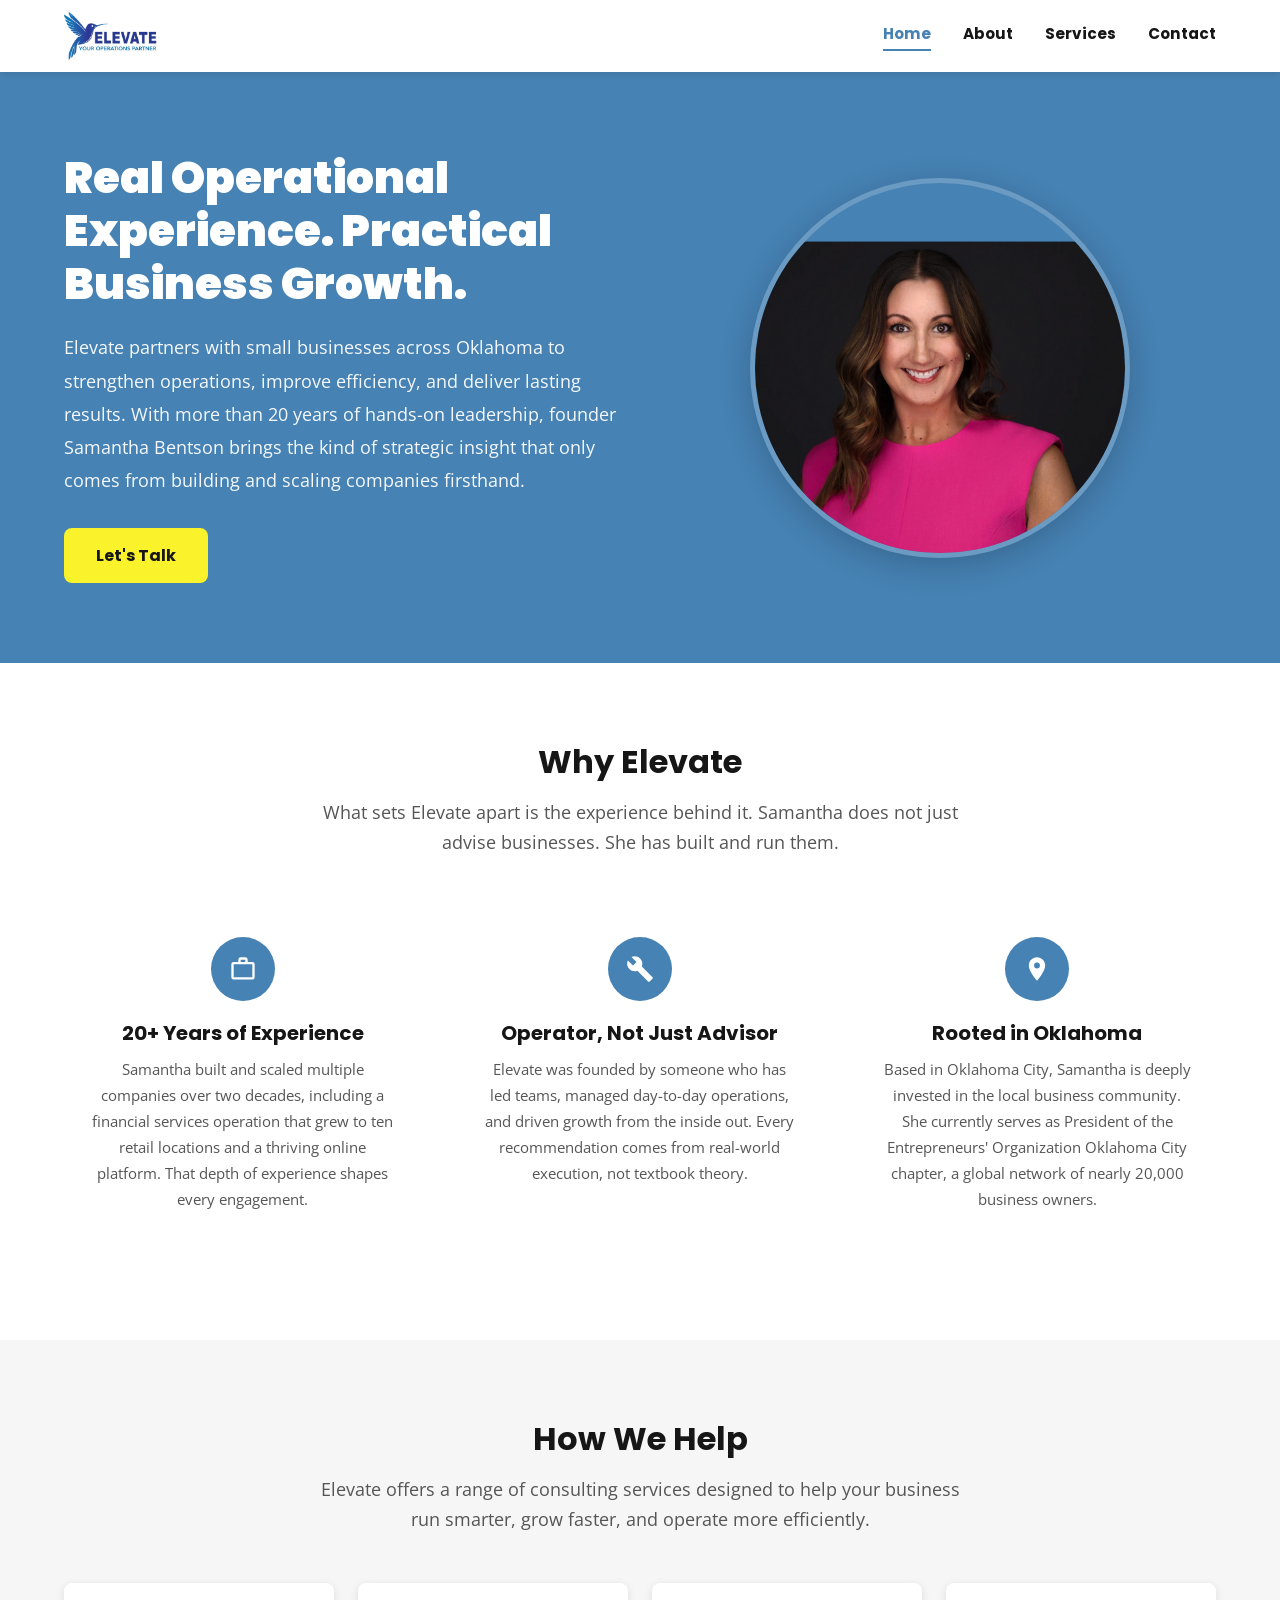
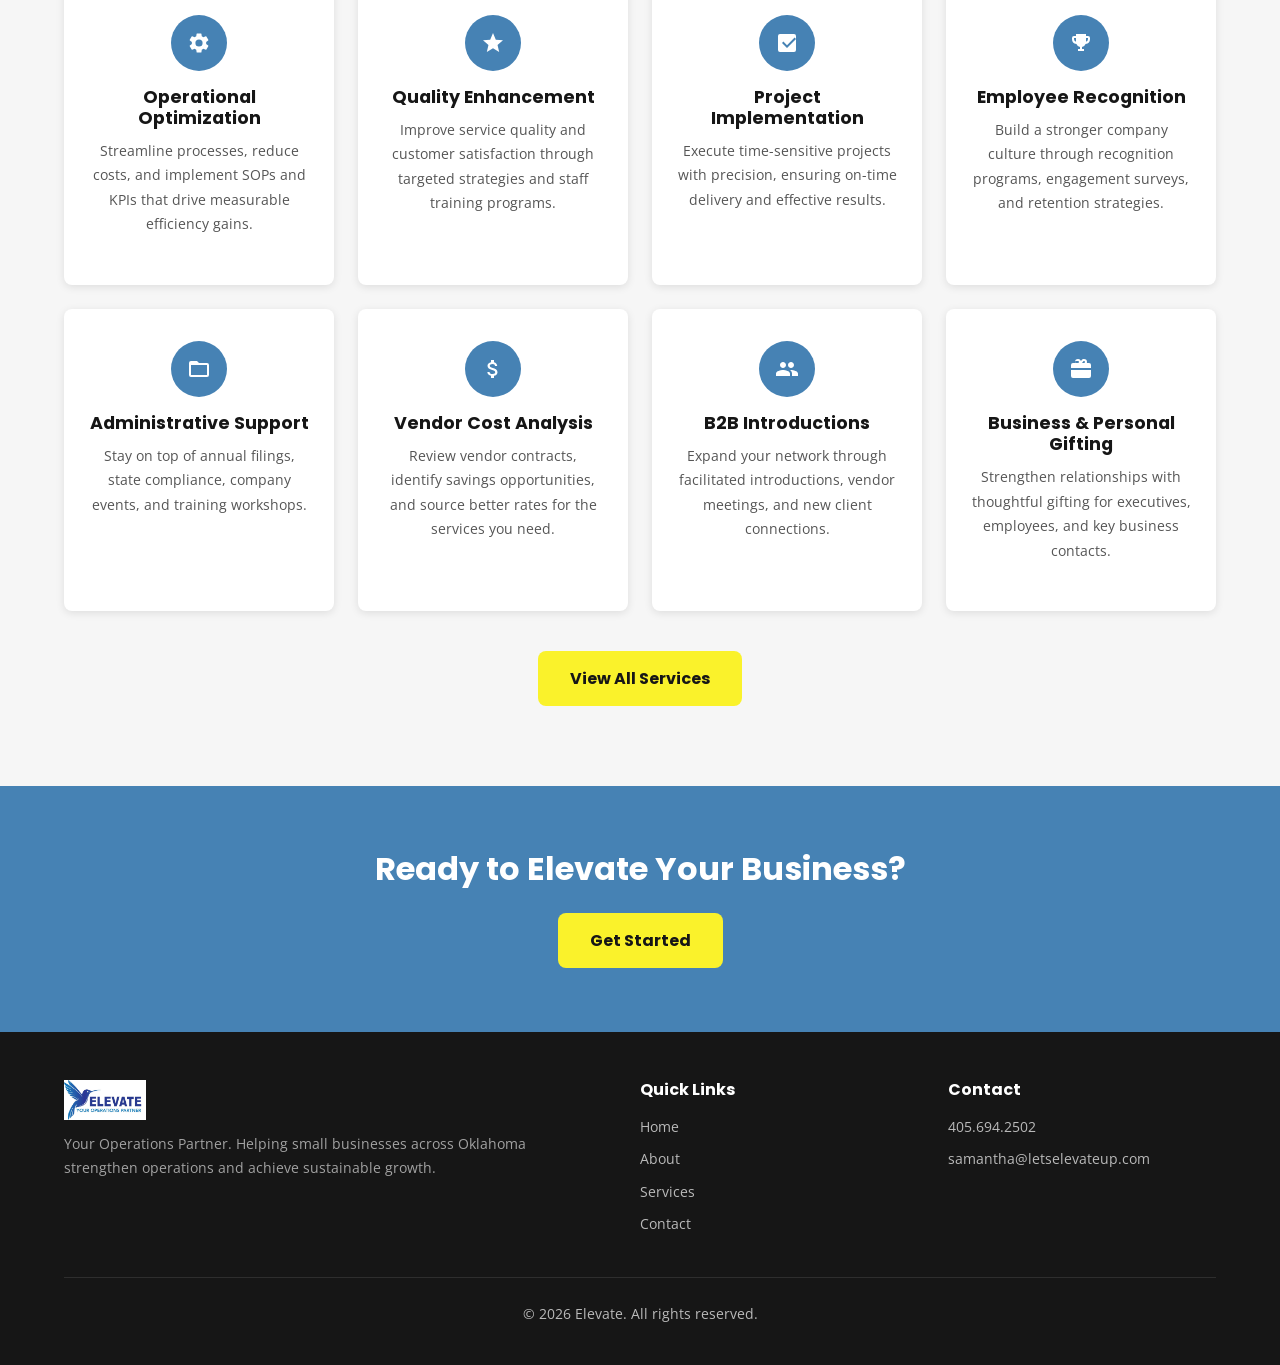
==== index.html @ 83597baf "feat: add home page with hero, why elevate, services overview, and CTA" ====
<!DOCTYPE html>
<html lang="en">
<head>
  <meta charset="UTF-8">
  <meta name="viewport" content="width=device-width, initial-scale=1.0">
  <title>Elevate | Business Consulting &amp; Operational Strategy in Oklahoma City</title>
  <meta name="description" content="Elevate helps small businesses strengthen operations, improve efficiency, and achieve sustainable growth. Founded by Samantha Bentson, a leader with 20+ years of hands-on experience building and scaling successful companies in Oklahoma.">
  <meta property="og:title" content="Elevate | Business Consulting &amp; Operational Strategy in Oklahoma City">
  <meta property="og:description" content="Elevate helps small businesses strengthen operations, improve efficiency, and achieve sustainable growth.">
  <meta property="og:image" content="assets/logo-full.jpg">
  <meta property="og:type" content="website">
  <link rel="canonical" href="https://letselevateup.com/">
  <link rel="stylesheet" href="css/styles.css">
</head>
<body>

  <!-- Navigation -->
  <nav class="nav">
    <div class="container nav__inner">
      <a href="index.html" class="nav__logo">
        <img src="assets/logo-full.jpg" alt="Elevate - Your Operations Partner">
      </a>
      <button class="nav__toggle" aria-label="Toggle navigation">
        <span></span>
        <span></span>
        <span></span>
      </button>
      <div class="nav__links">
        <a href="index.html" class="active">Home</a>
        <a href="about.html">About</a>
        <a href="services.html">Services</a>
        <a href="contact.html">Contact</a>
      </div>
    </div>
  </nav>

  <!-- Hero -->
  <section class="hero">
    <div class="container hero__inner">
      <div class="hero__content">
        <h1>Real Operational Experience. Practical Business Growth.</h1>
        <p>Elevate partners with small businesses across Oklahoma to strengthen operations, improve efficiency, and deliver lasting results. With more than 20 years of hands-on leadership, founder Samantha Bentson brings the kind of strategic insight that only comes from building and scaling companies firsthand.</p>
        <a href="contact.html" class="btn btn--accent">Let's Talk</a>
      </div>
      <div class="hero__image">
        <img src="assets/headshot.png" alt="Samantha Bentson, Founder of Elevate">
      </div>
    </div>
  </section>

  <!-- Why Elevate -->
  <section class="section">
    <div class="container">
      <div class="section__header">
        <h2>Why Elevate</h2>
        <p>What sets Elevate apart is the experience behind it. Samantha does not just advise businesses. She has built and run them.</p>
      </div>
      <div class="why-grid">

        <div class="why-card">
          <div class="why-card__icon">
            <svg viewBox="0 0 24 24" xmlns="http://www.w3.org/2000/svg"><path d="M20 6h-4V4a2 2 0 0 0-2-2h-4a2 2 0 0 0-2 2v2H4a2 2 0 0 0-2 2v11a2 2 0 0 0 2 2h16a2 2 0 0 0 2-2V8a2 2 0 0 0-2-2zM10 4h4v2h-4V4zm10 15H4V8h16v11z"/></svg>
          </div>
          <h3>20+ Years of Experience</h3>
          <p>Samantha built and scaled multiple companies over two decades, including a financial services operation that grew to ten retail locations and a thriving online platform. That depth of experience shapes every engagement.</p>
        </div>

        <div class="why-card">
          <div class="why-card__icon">
            <svg viewBox="0 0 24 24" xmlns="http://www.w3.org/2000/svg"><path d="M22.7 19l-9.1-9.1c.9-2.3.4-5-1.5-6.9-2-2-5-2.4-7.4-1.3L9 6 6 9 1.6 4.7C.4 7.1.9 10.1 2.9 12.1c1.9 1.9 4.6 2.4 6.9 1.5l9.1 9.1c.4.4 1 .4 1.4 0l2.3-2.3c.5-.4.5-1.1.1-1.4z"/></svg>
          </div>
          <h3>Operator, Not Just Advisor</h3>
          <p>Elevate was founded by someone who has led teams, managed day-to-day operations, and driven growth from the inside out. Every recommendation comes from real-world execution, not textbook theory.</p>
        </div>

        <div class="why-card">
          <div class="why-card__icon">
            <svg viewBox="0 0 24 24" xmlns="http://www.w3.org/2000/svg"><path d="M12 2C8.13 2 5 5.13 5 9c0 5.25 7 13 7 13s7-7.75 7-13c0-3.87-3.13-7-7-7zm0 9.5a2.5 2.5 0 1 1 0-5 2.5 2.5 0 0 1 0 5z"/></svg>
          </div>
          <h3>Rooted in Oklahoma</h3>
          <p>Based in Oklahoma City, Samantha is deeply invested in the local business community. She currently serves as President of the Entrepreneurs' Organization Oklahoma City chapter, a global network of nearly 20,000 business owners.</p>
        </div>

      </div>
    </div>
  </section>

  <!-- Services Overview -->
  <section class="section section--gray">
    <div class="container">
      <div class="section__header">
        <h2>How We Help</h2>
        <p>Elevate offers a range of consulting services designed to help your business run smarter, grow faster, and operate more efficiently.</p>
      </div>
      <div class="services-grid">

        <div class="service-card">
          <div class="service-card__icon">
            <svg viewBox="0 0 24 24" xmlns="http://www.w3.org/2000/svg"><path d="M19.14 12.94a7.07 7.07 0 0 0 0-1.88l2.03-1.58a.49.49 0 0 0 .12-.61l-1.92-3.32a.49.49 0 0 0-.59-.22l-2.39.96a7.04 7.04 0 0 0-1.62-.94l-.36-2.54a.48.48 0 0 0-.48-.41h-3.84a.48.48 0 0 0-.48.41l-.36 2.54c-.59.24-1.13.57-1.62.94l-2.39-.96a.49.49 0 0 0-.59.22L2.74 8.87a.48.48 0 0 0 .12.61l2.03 1.58a7.07 7.07 0 0 0 0 1.88l-2.03 1.58a.49.49 0 0 0-.12.61l1.92 3.32c.12.22.37.29.59.22l2.39-.96c.5.37 1.03.7 1.62.94l.36 2.54c.05.24.26.41.48.41h3.84c.24 0 .44-.17.48-.41l.36-2.54c.59-.24 1.13-.57 1.62-.94l2.39.96c.22.08.47 0 .59-.22l1.92-3.32a.49.49 0 0 0-.12-.61l-2.03-1.58zM12 15.6A3.6 3.6 0 1 1 12 8.4a3.6 3.6 0 0 1 0 7.2z"/></svg>
          </div>
          <h3>Operational Optimization</h3>
          <p>Streamline processes, reduce costs, and implement SOPs and KPIs that drive measurable efficiency gains.</p>
        </div>

        <div class="service-card">
          <div class="service-card__icon">
            <svg viewBox="0 0 24 24" xmlns="http://www.w3.org/2000/svg"><path d="M12 17.27L18.18 21l-1.64-7.03L22 9.24l-7.19-.61L12 2 9.19 8.63 2 9.24l5.46 4.73L5.82 21z"/></svg>
          </div>
          <h3>Quality Enhancement</h3>
          <p>Improve service quality and customer satisfaction through targeted strategies and staff training programs.</p>
        </div>

        <div class="service-card">
          <div class="service-card__icon">
            <svg viewBox="0 0 24 24" xmlns="http://www.w3.org/2000/svg"><path d="M19 3H5a2 2 0 0 0-2 2v14a2 2 0 0 0 2 2h14a2 2 0 0 0 2-2V5a2 2 0 0 0-2-2zm-7 14l-5-5 1.41-1.41L12 14.17l7.59-7.59L21 8l-9 9z"/></svg>
          </div>
          <h3>Project Implementation</h3>
          <p>Execute time-sensitive projects with precision, ensuring on-time delivery and effective results.</p>
        </div>

        <div class="service-card">
          <div class="service-card__icon">
            <svg viewBox="0 0 24 24" xmlns="http://www.w3.org/2000/svg"><path d="M19 5h-2V3H7v2H5a2 2 0 0 0-2 2v1a5 5 0 0 0 4.39 4.96A5 5 0 0 0 11 15.9V18H9v2h6v-2h-2v-2.1a5 5 0 0 0 3.61-2.94A5 5 0 0 0 21 8V7a2 2 0 0 0-2-2zM5 8V7h2v3.82A3 3 0 0 1 5 8zm14 0a3 3 0 0 1-2 2.82V7h2v1z"/></svg>
          </div>
          <h3>Employee Recognition</h3>
          <p>Build a stronger company culture through recognition programs, engagement surveys, and retention strategies.</p>
        </div>

        <div class="service-card">
          <div class="service-card__icon">
            <svg viewBox="0 0 24 24" xmlns="http://www.w3.org/2000/svg"><path d="M20 6h-8l-2-2H4a2 2 0 0 0-2 2v12a2 2 0 0 0 2 2h16a2 2 0 0 0 2-2V8a2 2 0 0 0-2-2zm0 12H4V8h16v10z"/></svg>
          </div>
          <h3>Administrative Support</h3>
          <p>Stay on top of annual filings, state compliance, company events, and training workshops.</p>
        </div>

        <div class="service-card">
          <div class="service-card__icon">
            <svg viewBox="0 0 24 24" xmlns="http://www.w3.org/2000/svg"><path d="M11.8 10.9c-2.27-.59-3-1.2-3-2.15 0-1.09 1.01-1.85 2.7-1.85 1.78 0 2.44.85 2.5 2.1h2.21c-.07-1.72-1.12-3.3-3.21-3.81V3h-3v2.16c-1.94.42-3.5 1.68-3.5 3.61 0 2.31 1.91 3.46 4.7 4.13 2.5.6 3 1.48 3 2.41 0 .69-.49 1.79-2.7 1.79-2.06 0-2.87-.92-2.98-2.1h-2.2c.12 2.19 1.76 3.42 3.68 3.83V21h3v-2.15c1.95-.37 3.5-1.5 3.5-3.55 0-2.84-2.43-3.81-4.7-4.4z"/></svg>
          </div>
          <h3>Vendor Cost Analysis</h3>
          <p>Review vendor contracts, identify savings opportunities, and source better rates for the services you need.</p>
        </div>

        <div class="service-card">
          <div class="service-card__icon">
            <svg viewBox="0 0 24 24" xmlns="http://www.w3.org/2000/svg"><path d="M16 11c1.66 0 2.99-1.34 2.99-3S17.66 5 16 5s-3 1.34-3 3 1.34 3 3 3zm-8 0c1.66 0 2.99-1.34 2.99-3S9.66 5 8 5 5 6.34 5 8s1.34 3 3 3zm0 2c-2.33 0-7 1.17-7 3.5V19h14v-2.5c0-2.33-4.67-3.5-7-3.5zm8 0c-.29 0-.62.02-.97.05 1.16.84 1.97 1.97 1.97 3.45V19h6v-2.5c0-2.33-4.67-3.5-7-3.5z"/></svg>
          </div>
          <h3>B2B Introductions</h3>
          <p>Expand your network through facilitated introductions, vendor meetings, and new client connections.</p>
        </div>

        <div class="service-card">
          <div class="service-card__icon">
            <svg viewBox="0 0 24 24" xmlns="http://www.w3.org/2000/svg"><path d="M20 6h-2.18c.11-.31.18-.65.18-1a3 3 0 0 0-3-3c-1.05 0-1.95.54-2.47 1.35L12 4l-.53-.65A2.98 2.98 0 0 0 9 2a3 3 0 0 0-3 3c0 .35.07.69.18 1H4a2 2 0 0 0-2 2v3h20V8a2 2 0 0 0-2-2zm-5-2a1 1 0 1 1 0 2h-2l1.35-1.68c.2-.26.51-.32.65-.32zM9 4a1 1 0 1 1 0 2H7a1 1 0 0 1 0-2h2zM2 19a2 2 0 0 0 2 2h16a2 2 0 0 0 2-2v-6H2v6z"/></svg>
          </div>
          <h3>Business &amp; Personal Gifting</h3>
          <p>Strengthen relationships with thoughtful gifting for executives, employees, and key business contacts.</p>
        </div>

      </div>
      <div style="text-align: center; margin-top: 40px;">
        <a href="services.html" class="btn btn--accent">View All Services</a>
      </div>
    </div>
  </section>

  <!-- CTA Banner -->
  <section class="cta-banner">
    <div class="container">
      <h2>Ready to Elevate Your Business?</h2>
      <a href="contact.html" class="btn btn--accent">Get Started</a>
    </div>
  </section>

  <!-- Footer -->
  <footer class="footer">
    <div class="container">
      <div class="footer__inner">
        <div class="footer__brand">
          <img src="assets/logo-full.jpg" alt="Elevate">
          <p>Your Operations Partner. Helping small businesses across Oklahoma strengthen operations and achieve sustainable growth.</p>
        </div>
        <div class="footer__links">
          <h4>Quick Links</h4>
          <a href="index.html">Home</a>
          <a href="about.html">About</a>
          <a href="services.html">Services</a>
          <a href="contact.html">Contact</a>
        </div>
        <div class="footer__contact">
          <h4>Contact</h4>
          <a href="tel:4056942502">405.694.2502</a>
          <a href="mailto:samantha@letselevateup.com">samantha@letselevateup.com</a>
        </div>
      </div>
      <div class="footer__bottom">
        <p>&copy; 2026 Elevate. All rights reserved.</p>
      </div>
    </div>
  </footer>

  <script src="js/main.js"></script>
</body>
</html>
---- css/styles.css ----
/* ============================================
   Elevate Website - Shared Styles
   ============================================ */

/* Google Fonts */
@import url('https://fonts.googleapis.com/css2?family=Open+Sans:wght@400;600;700&family=Poppins:wght@700;900&display=swap');

/* Custom Properties */
:root {
  --primary: #4682B4;
  --primary-dark: #3A6F99;
  --primary-light: #5A9FD4;
  --accent: #FAF22B;
  --accent-hover: #E8E025;
  --white: #FFFFFF;
  --light-gray: #F6F6F6;
  --dark: #161616;
  --text: #333333;
  --text-light: #555555;
  --shadow: 0 2px 8px rgba(0, 0, 0, 0.1);
  --shadow-hover: 0 4px 16px rgba(0, 0, 0, 0.15);
  --radius: 8px;
  --transition: 0.3s ease;
  --max-width: 1200px;
}

/* Reset */
*,
*::before,
*::after {
  box-sizing: border-box;
  margin: 0;
  padding: 0;
}

html {
  scroll-behavior: smooth;
}

body {
  font-family: 'Open Sans', Arial, sans-serif;
  font-size: 16px;
  line-height: 1.7;
  color: var(--text);
  background-color: var(--white);
  -webkit-font-smoothing: antialiased;
}

img {
  max-width: 100%;
  height: auto;
  display: block;
}

a {
  color: var(--primary);
  text-decoration: none;
  transition: color var(--transition);
}

a:hover {
  color: var(--primary-dark);
}

ul {
  list-style: none;
}

/* Typography */
h1, h2, h3, h4 {
  font-family: 'Poppins', sans-serif;
  font-weight: 700;
  line-height: 1.2;
  color: var(--dark);
}

h1 {
  font-size: 2.75rem;
  font-weight: 900;
}

h2 {
  font-size: 2rem;
}

h3 {
  font-size: 1.25rem;
}

p {
  margin-bottom: 1rem;
}

/* Layout */
.container {
  max-width: var(--max-width);
  margin: 0 auto;
  padding: 0 24px;
}

.section {
  padding: 80px 0;
}

.section--gray {
  background-color: var(--light-gray);
}

.section--blue {
  background-color: var(--primary);
  color: var(--white);
}

.section--blue h2,
.section--blue h3,
.section--blue p {
  color: var(--white);
}

.section__header {
  text-align: center;
  margin-bottom: 48px;
}

.section__header p {
  max-width: 640px;
  margin: 16px auto 0;
  color: var(--text-light);
  font-size: 1.1rem;
}

/* Buttons */
.btn {
  display: inline-block;
  padding: 14px 32px;
  font-family: 'Poppins', sans-serif;
  font-weight: 700;
  font-size: 1rem;
  border: none;
  border-radius: var(--radius);
  cursor: pointer;
  transition: all var(--transition);
  text-align: center;
}

.btn--accent {
  background-color: var(--accent);
  color: var(--dark);
}

.btn--accent:hover {
  background-color: var(--accent-hover);
  color: var(--dark);
  transform: translateY(-2px);
  box-shadow: var(--shadow-hover);
}

.btn--white {
  background-color: var(--white);
  color: var(--primary);
}

.btn--white:hover {
  background-color: var(--light-gray);
  color: var(--primary-dark);
  transform: translateY(-2px);
}

.btn--outline {
  background-color: transparent;
  color: var(--white);
  border: 2px solid var(--white);
}

.btn--outline:hover {
  background-color: var(--white);
  color: var(--primary);
}

/* ============================================
   Navigation
   ============================================ */
.nav {
  position: sticky;
  top: 0;
  z-index: 1000;
  background-color: var(--white);
  box-shadow: var(--shadow);
}

.nav__inner {
  display: flex;
  align-items: center;
  justify-content: space-between;
  height: 72px;
}

.nav__logo img {
  height: 48px;
  width: auto;
}

.nav__links {
  display: flex;
  gap: 32px;
  align-items: center;
}

.nav__links a {
  font-family: 'Poppins', sans-serif;
  font-weight: 700;
  font-size: 0.95rem;
  color: var(--dark);
  position: relative;
  padding-bottom: 4px;
}

.nav__links a::after {
  content: '';
  position: absolute;
  bottom: 0;
  left: 0;
  width: 0;
  height: 2px;
  background-color: var(--primary);
  transition: width var(--transition);
}

.nav__links a:hover::after,
.nav__links a.active::after {
  width: 100%;
}

.nav__links a.active {
  color: var(--primary);
}

.nav__toggle {
  display: none;
  flex-direction: column;
  gap: 5px;
  cursor: pointer;
  background: none;
  border: none;
  padding: 4px;
}

.nav__toggle span {
  display: block;
  width: 26px;
  height: 3px;
  background-color: var(--dark);
  border-radius: 2px;
  transition: all var(--transition);
}

.nav__toggle.open span:nth-child(1) {
  transform: rotate(45deg) translate(6px, 6px);
}

.nav__toggle.open span:nth-child(2) {
  opacity: 0;
}

.nav__toggle.open span:nth-child(3) {
  transform: rotate(-45deg) translate(6px, -6px);
}

/* ============================================
   Hero Section
   ============================================ */
.hero {
  background-color: var(--primary);
  color: var(--white);
  padding: 80px 0;
  overflow: hidden;
}

.hero__inner {
  display: grid;
  grid-template-columns: 1fr 1fr;
  gap: 48px;
  align-items: center;
}

.hero__content h1 {
  color: var(--white);
  margin-bottom: 20px;
}

.hero__content p {
  font-size: 1.15rem;
  line-height: 1.8;
  margin-bottom: 32px;
  opacity: 0.95;
}

.hero__image {
  display: flex;
  justify-content: center;
}

.hero__image img {
  width: 380px;
  height: 380px;
  object-fit: cover;
  border-radius: 50%;
  border: 5px solid rgba(255, 255, 255, 0.2);
  box-shadow: 0 8px 32px rgba(0, 0, 0, 0.2);
}

/* ============================================
   Why Elevate Section
   ============================================ */
.why-grid {
  display: grid;
  grid-template-columns: repeat(3, 1fr);
  gap: 40px;
}

.why-card {
  text-align: center;
  padding: 32px 24px;
}

.why-card__icon {
  width: 64px;
  height: 64px;
  margin: 0 auto 20px;
  background-color: var(--primary);
  border-radius: 50%;
  display: flex;
  align-items: center;
  justify-content: center;
}

.why-card__icon svg {
  width: 28px;
  height: 28px;
  fill: var(--white);
}

.why-card h3 {
  margin-bottom: 12px;
}

.why-card p {
  color: var(--text-light);
  font-size: 0.95rem;
}

/* ============================================
   Services Grid
   ============================================ */
.services-grid {
  display: grid;
  grid-template-columns: repeat(4, 1fr);
  gap: 24px;
}

.service-card {
  background-color: var(--white);
  border-radius: var(--radius);
  padding: 32px 24px;
  box-shadow: var(--shadow);
  transition: all var(--transition);
  text-align: center;
}

.service-card:hover {
  transform: translateY(-4px);
  box-shadow: var(--shadow-hover);
}

.service-card__icon {
  width: 56px;
  height: 56px;
  margin: 0 auto 16px;
  background-color: var(--primary);
  border-radius: 50%;
  display: flex;
  align-items: center;
  justify-content: center;
}

.service-card__icon svg {
  width: 24px;
  height: 24px;
  fill: var(--white);
}

.service-card h3 {
  margin-bottom: 10px;
  font-size: 1.1rem;
}

.service-card p {
  font-size: 0.9rem;
  color: var(--text-light);
}

/* Services page - wider cards with more detail */
.services-detail-grid {
  display: grid;
  grid-template-columns: repeat(2, 1fr);
  gap: 32px;
}

.service-detail-card {
  background-color: var(--white);
  border-radius: var(--radius);
  padding: 40px 32px;
  box-shadow: var(--shadow);
  transition: all var(--transition);
  display: flex;
  gap: 24px;
  align-items: flex-start;
}

.service-detail-card:hover {
  transform: translateY(-2px);
  box-shadow: var(--shadow-hover);
}

.service-detail-card__icon {
  width: 56px;
  height: 56px;
  min-width: 56px;
  background-color: var(--primary);
  border-radius: 50%;
  display: flex;
  align-items: center;
  justify-content: center;
}

.service-detail-card__icon svg {
  width: 24px;
  height: 24px;
  fill: var(--white);
}

.service-detail-card h3 {
  margin-bottom: 8px;
}

.service-detail-card p {
  font-size: 0.95rem;
  color: var(--text-light);
  margin-bottom: 0;
}

/* ============================================
   How It Works
   ============================================ */
.steps {
  display: grid;
  grid-template-columns: repeat(3, 1fr);
  gap: 40px;
  text-align: center;
}

.step__number {
  width: 56px;
  height: 56px;
  margin: 0 auto 16px;
  background-color: var(--accent);
  border-radius: 50%;
  display: flex;
  align-items: center;
  justify-content: center;
  font-family: 'Poppins', sans-serif;
  font-weight: 900;
  font-size: 1.5rem;
  color: var(--dark);
}

.step h3 {
  margin-bottom: 8px;
}

.step p {
  color: var(--text-light);
  font-size: 0.95rem;
}

/* ============================================
   CTA Banner
   ============================================ */
.cta-banner {
  background-color: var(--primary);
  color: var(--white);
  padding: 64px 0;
  text-align: center;
}

.cta-banner h2 {
  color: var(--white);
  margin-bottom: 24px;
}

/* ============================================
   Page Header
   ============================================ */
.page-header {
  background-color: var(--primary);
  color: var(--white);
  padding: 56px 0;
  text-align: center;
}

.page-header h1 {
  color: var(--white);
  font-size: 2.5rem;
}

/* ============================================
   About Page
   ============================================ */
.about-bio {
  display: grid;
  grid-template-columns: 1fr 2fr;
  gap: 48px;
  align-items: start;
}

.about-bio__image img {
  width: 100%;
  border-radius: var(--radius);
  box-shadow: var(--shadow);
}

.about-bio__text h2 {
  margin-bottom: 20px;
  color: var(--primary);
}

.credentials {
  display: grid;
  grid-template-columns: repeat(3, 1fr);
  gap: 32px;
}

.credential-card {
  text-align: center;
  padding: 32px 24px;
  background-color: var(--white);
  border-radius: var(--radius);
  box-shadow: var(--shadow);
}

.credential-card__icon {
  width: 48px;
  height: 48px;
  margin: 0 auto 16px;
  background-color: var(--primary);
  border-radius: 50%;
  display: flex;
  align-items: center;
  justify-content: center;
}

.credential-card__icon svg {
  width: 22px;
  height: 22px;
  fill: var(--white);
}

.credential-card h3 {
  font-size: 1.05rem;
  margin-bottom: 8px;
}

.credential-card p {
  font-size: 0.9rem;
  color: var(--text-light);
  margin-bottom: 0;
}

/* ============================================
   Contact Page
   ============================================ */
.contact-grid {
  display: grid;
  grid-template-columns: 3fr 2fr;
  gap: 48px;
  align-items: start;
}

.contact-form {
  background-color: var(--white);
  border-radius: var(--radius);
  padding: 40px;
  box-shadow: var(--shadow);
}

.form-group {
  margin-bottom: 20px;
}

.form-group label {
  display: block;
  font-family: 'Poppins', sans-serif;
  font-weight: 700;
  font-size: 0.9rem;
  margin-bottom: 6px;
  color: var(--dark);
}

.form-group input,
.form-group textarea {
  width: 100%;
  padding: 12px 16px;
  border: 2px solid #E0E0E0;
  border-radius: var(--radius);
  font-family: 'Open Sans', sans-serif;
  font-size: 1rem;
  color: var(--text);
  transition: border-color var(--transition);
}

.form-group input:focus,
.form-group textarea:focus {
  outline: none;
  border-color: var(--primary);
}

.form-group textarea {
  min-height: 140px;
  resize: vertical;
}

.form-group .optional {
  font-size: 0.85rem;
  color: var(--text-light);
  font-weight: 400;
}

.contact-info {
  padding: 40px;
}

.contact-info__item {
  margin-bottom: 32px;
}

.contact-info__item h3 {
  margin-bottom: 8px;
  color: var(--primary);
}

.contact-info__item a {
  font-size: 1.1rem;
  font-weight: 600;
}

.contact-info__item p {
  color: var(--text-light);
  font-size: 0.95rem;
}

.contact-cta {
  text-align: center;
  padding: 48px 0;
}

.contact-cta p {
  font-size: 1.15rem;
}

.contact-cta a {
  font-weight: 700;
  color: var(--primary);
}

/* ============================================
   Footer
   ============================================ */
.footer {
  background-color: var(--dark);
  color: rgba(255, 255, 255, 0.7);
  padding: 48px 0 24px;
}

.footer__inner {
  display: grid;
  grid-template-columns: 2fr 1fr 1fr;
  gap: 40px;
  margin-bottom: 32px;
}

.footer__brand img {
  height: 40px;
  margin-bottom: 12px;
}

.footer__brand p {
  font-size: 0.9rem;
  color: rgba(255, 255, 255, 0.6);
}

.footer h4 {
  color: var(--white);
  font-size: 1rem;
  margin-bottom: 16px;
}

.footer__links a {
  display: block;
  color: rgba(255, 255, 255, 0.7);
  font-size: 0.9rem;
  margin-bottom: 8px;
}

.footer__links a:hover {
  color: var(--white);
}

.footer__contact p,
.footer__contact a {
  font-size: 0.9rem;
  color: rgba(255, 255, 255, 0.7);
  display: block;
  margin-bottom: 8px;
}

.footer__contact a:hover {
  color: var(--white);
}

.footer__bottom {
  border-top: 1px solid rgba(255, 255, 255, 0.1);
  padding-top: 24px;
  text-align: center;
  font-size: 0.85rem;
}

/* ============================================
   Responsive Design
   ============================================ */

/* Tablet */
@media (max-width: 1024px) {
  h1 { font-size: 2.25rem; }
  h2 { font-size: 1.75rem; }

  .services-grid {
    grid-template-columns: repeat(2, 1fr);
  }

  .footer__inner {
    grid-template-columns: 1fr 1fr;
  }
}

/* Mobile */
@media (max-width: 768px) {
  h1 { font-size: 1.85rem; }
  h2 { font-size: 1.5rem; }

  .section { padding: 56px 0; }

  /* Mobile Nav */
  .nav__toggle {
    display: flex;
  }

  .nav__links {
    display: none;
    position: absolute;
    top: 72px;
    left: 0;
    right: 0;
    flex-direction: column;
    background-color: var(--white);
    padding: 24px;
    gap: 16px;
    box-shadow: 0 4px 12px rgba(0, 0, 0, 0.1);
  }

  .nav__links.open {
    display: flex;
  }

  /* Hero */
  .hero { padding: 48px 0; }

  .hero__inner {
    grid-template-columns: 1fr;
    text-align: center;
  }

  .hero__image {
    order: -1;
  }

  .hero__image img {
    width: 260px;
    height: 260px;
  }

  .hero__content .btn {
    width: 100%;
    max-width: 300px;
  }

  /* Why Elevate */
  .why-grid {
    grid-template-columns: 1fr;
    gap: 24px;
  }

  /* Services */
  .services-grid {
    grid-template-columns: 1fr;
  }

  .services-detail-grid {
    grid-template-columns: 1fr;
  }

  .service-detail-card {
    flex-direction: column;
    text-align: center;
    align-items: center;
  }

  /* Steps */
  .steps {
    grid-template-columns: 1fr;
    gap: 32px;
  }

  /* About */
  .about-bio {
    grid-template-columns: 1fr;
    text-align: center;
  }

  .about-bio__image img {
    max-width: 300px;
    margin: 0 auto;
  }

  .about-bio__text {
    text-align: left;
  }

  .credentials {
    grid-template-columns: 1fr;
  }

  /* Contact */
  .contact-grid {
    grid-template-columns: 1fr;
  }

  .contact-form {
    padding: 24px;
  }

  /* Footer */
  .footer__inner {
    grid-template-columns: 1fr;
    gap: 24px;
  }
}
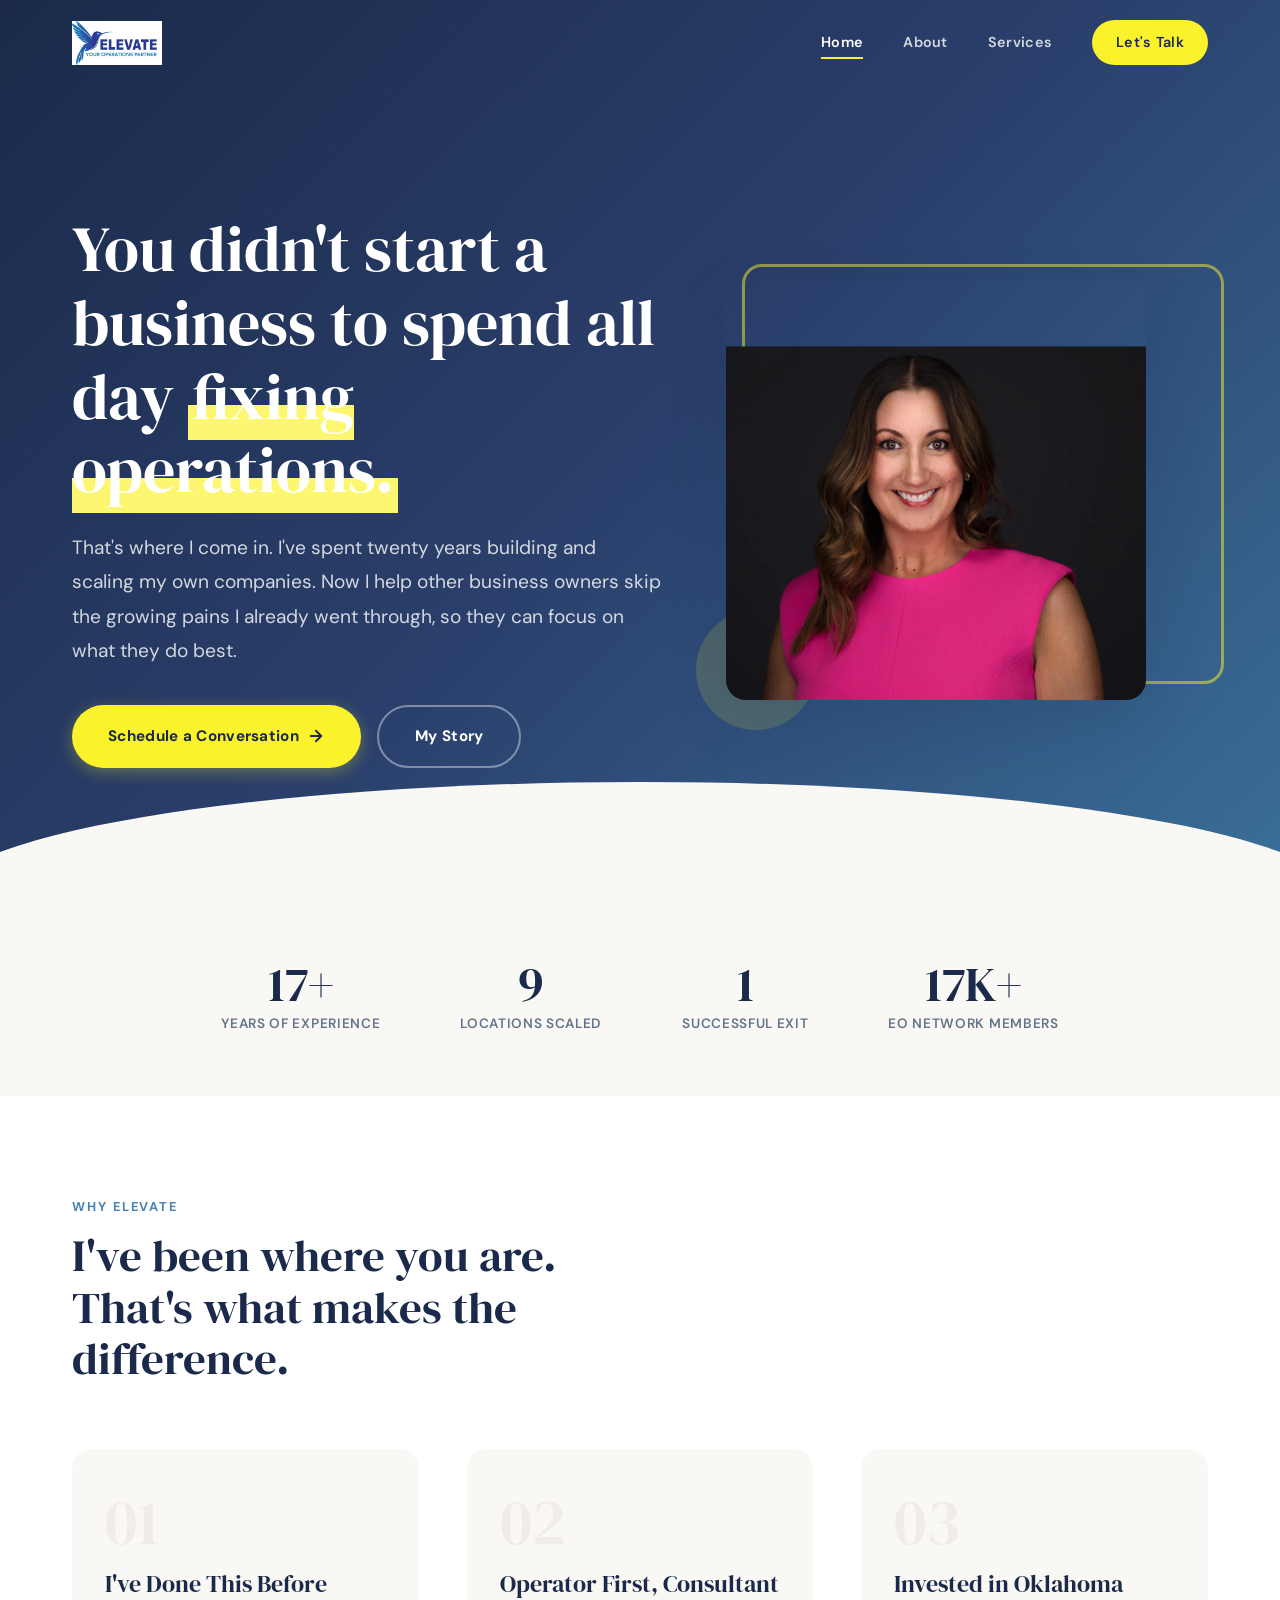
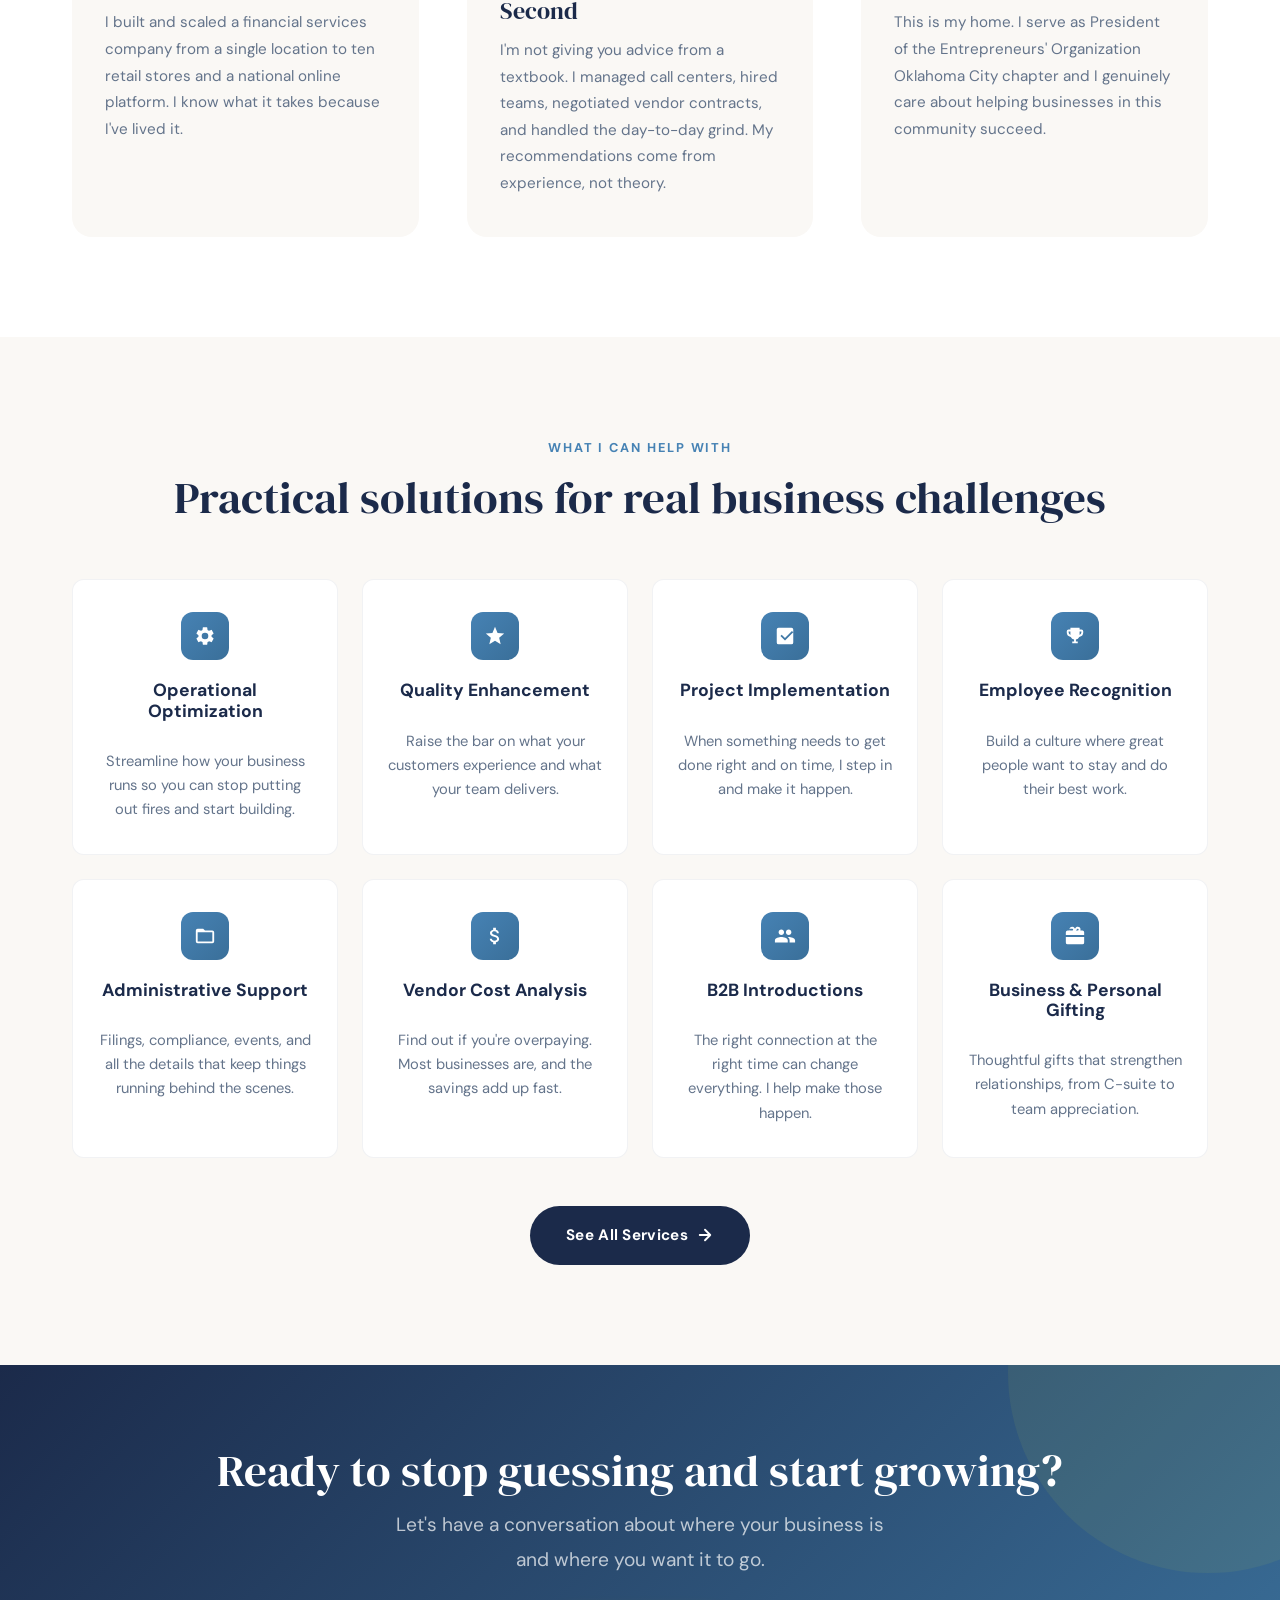
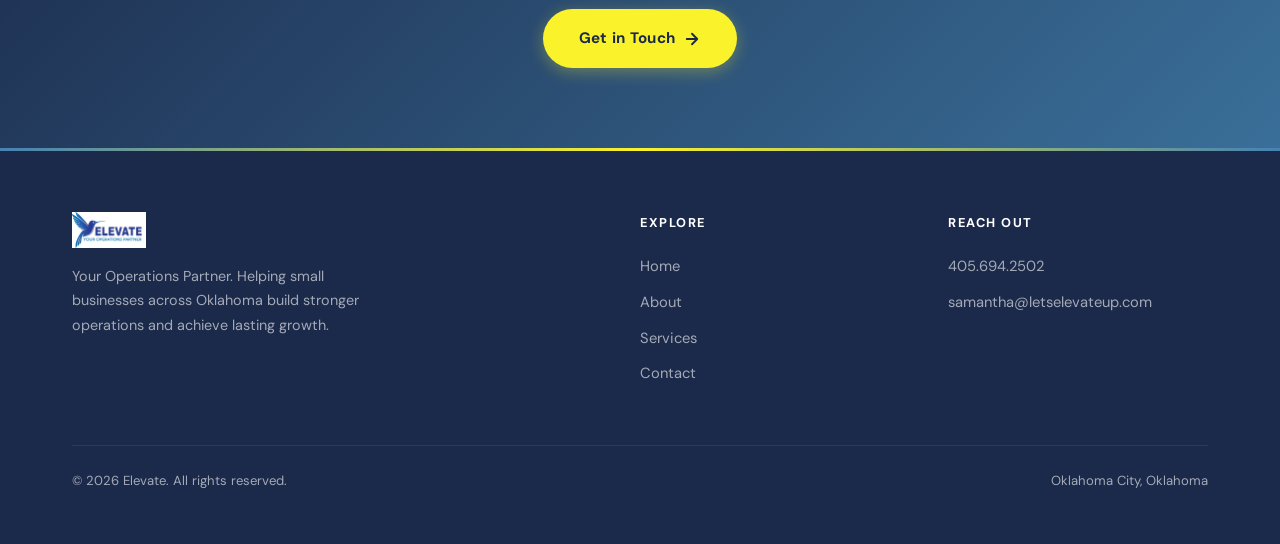
==== commit 60fa793a: "redesign: editorial aesthetic with animations, warm copy, and polished visuals - DM Serif Display + " ====
--- a/index.html
+++ b/index.html
@@ -29,7 +29,7 @@
         <a href="index.html" class="active">Home</a>
         <a href="about.html">About</a>
         <a href="services.html">Services</a>
-        <a href="contact.html">Contact</a>
+        <a href="contact.html" class="nav__cta">Let's Talk</a>
       </div>
     </div>
   </nav>
@@ -38,9 +38,15 @@
   <section class="hero">
     <div class="container hero__inner">
       <div class="hero__content">
-        <h1>Real Operational Experience. Practical Business Growth.</h1>
-        <p>Elevate partners with small businesses across Oklahoma to strengthen operations, improve efficiency, and deliver lasting results. With more than 20 years of hands-on leadership, founder Samantha Bentson brings the kind of strategic insight that only comes from building and scaling companies firsthand.</p>
-        <a href="contact.html" class="btn btn--accent">Let's Talk</a>
+        <h1>You didn't start a business to spend all day <span class="highlight">fixing operations.</span></h1>
+        <p class="lead">That's where I come in. I've spent twenty years building and scaling my own companies. Now I help other business owners skip the growing pains I already went through, so they can focus on what they do best.</p>
+        <div class="hero__buttons">
+          <a href="contact.html" class="btn btn--primary">
+            Schedule a Conversation
+            <svg viewBox="0 0 24 24" fill="none" stroke="currentColor" stroke-width="2.5" stroke-linecap="round" stroke-linejoin="round"><path d="M5 12h14M12 5l7 7-7 7"/></svg>
+          </a>
+          <a href="about.html" class="btn btn--outline">My Story</a>
+        </div>
       </div>
       <div class="hero__image">
         <img src="assets/headshot.png" alt="Samantha Bentson, Founder of Elevate">
@@ -48,37 +54,55 @@
     </div>
   </section>
 
+  <!-- Stats -->
+  <section class="stats">
+    <div class="container">
+      <div class="stats__inner reveal">
+        <div class="stat">
+          <div class="stat__number" data-count="20" data-suffix="+">0</div>
+          <div class="stat__label">Years of Experience</div>
+        </div>
+        <div class="stat">
+          <div class="stat__number" data-count="10" data-suffix="">0</div>
+          <div class="stat__label">Locations Scaled</div>
+        </div>
+        <div class="stat">
+          <div class="stat__number" data-count="1" data-suffix="">0</div>
+          <div class="stat__label">Successful Exit</div>
+        </div>
+        <div class="stat">
+          <div class="stat__number" data-count="20" data-suffix="K+" data-prefix="">0</div>
+          <div class="stat__label">EO Network Members</div>
+        </div>
+      </div>
+    </div>
+  </section>
+
   <!-- Why Elevate -->
-  <section class="section">
-    <div class="container">
-      <div class="section__header">
-        <h2>Why Elevate</h2>
-        <p>What sets Elevate apart is the experience behind it. Samantha does not just advise businesses. She has built and run them.</p>
-      </div>
-      <div class="why-grid">
-
-        <div class="why-card">
-          <div class="why-card__icon">
-            <svg viewBox="0 0 24 24" xmlns="http://www.w3.org/2000/svg"><path d="M20 6h-4V4a2 2 0 0 0-2-2h-4a2 2 0 0 0-2 2v2H4a2 2 0 0 0-2 2v11a2 2 0 0 0 2 2h16a2 2 0 0 0 2-2V8a2 2 0 0 0-2-2zM10 4h4v2h-4V4zm10 15H4V8h16v11z"/></svg>
-          </div>
-          <h3>20+ Years of Experience</h3>
-          <p>Samantha built and scaled multiple companies over two decades, including a financial services operation that grew to ten retail locations and a thriving online platform. That depth of experience shapes every engagement.</p>
-        </div>
-
-        <div class="why-card">
-          <div class="why-card__icon">
-            <svg viewBox="0 0 24 24" xmlns="http://www.w3.org/2000/svg"><path d="M22.7 19l-9.1-9.1c.9-2.3.4-5-1.5-6.9-2-2-5-2.4-7.4-1.3L9 6 6 9 1.6 4.7C.4 7.1.9 10.1 2.9 12.1c1.9 1.9 4.6 2.4 6.9 1.5l9.1 9.1c.4.4 1 .4 1.4 0l2.3-2.3c.5-.4.5-1.1.1-1.4z"/></svg>
-          </div>
-          <h3>Operator, Not Just Advisor</h3>
-          <p>Elevate was founded by someone who has led teams, managed day-to-day operations, and driven growth from the inside out. Every recommendation comes from real-world execution, not textbook theory.</p>
-        </div>
-
-        <div class="why-card">
-          <div class="why-card__icon">
-            <svg viewBox="0 0 24 24" xmlns="http://www.w3.org/2000/svg"><path d="M12 2C8.13 2 5 5.13 5 9c0 5.25 7 13 7 13s7-7.75 7-13c0-3.87-3.13-7-7-7zm0 9.5a2.5 2.5 0 1 1 0-5 2.5 2.5 0 0 1 0 5z"/></svg>
-          </div>
-          <h3>Rooted in Oklahoma</h3>
-          <p>Based in Oklahoma City, Samantha is deeply invested in the local business community. She currently serves as President of the Entrepreneurs' Organization Oklahoma City chapter, a global network of nearly 20,000 business owners.</p>
+  <section class="section why">
+    <div class="container">
+      <div class="why__header reveal">
+        <span class="eyebrow">Why Elevate</span>
+        <h2>I've been where you are. That's what makes the difference.</h2>
+      </div>
+      <div class="why__grid stagger">
+
+        <div class="why-card reveal">
+          <div class="why-card__number">01</div>
+          <h3>I've Done This Before</h3>
+          <p>I built and scaled a financial services company from a single location to ten retail stores and a national online platform. I know what it takes because I've lived it.</p>
+        </div>
+
+        <div class="why-card reveal">
+          <div class="why-card__number">02</div>
+          <h3>Operator First, Consultant Second</h3>
+          <p>I'm not giving you advice from a textbook. I managed call centers, hired teams, negotiated vendor contracts, and handled the day-to-day grind. My recommendations come from experience, not theory.</p>
+        </div>
+
+        <div class="why-card reveal">
+          <div class="why-card__number">03</div>
+          <h3>Invested in Oklahoma</h3>
+          <p>This is my home. I serve as President of the Entrepreneurs' Organization Oklahoma City chapter and I genuinely care about helping businesses in this community succeed.</p>
         </div>
 
       </div>
@@ -86,90 +110,97 @@
   </section>
 
   <!-- Services Overview -->
-  <section class="section section--gray">
-    <div class="container">
-      <div class="section__header">
-        <h2>How We Help</h2>
-        <p>Elevate offers a range of consulting services designed to help your business run smarter, grow faster, and operate more efficiently.</p>
-      </div>
-      <div class="services-grid">
-
-        <div class="service-card">
+  <section class="section services-overview" style="background: var(--cream);">
+    <div class="container">
+      <div style="text-align: center; margin-bottom: 56px;" class="reveal">
+        <span class="eyebrow">What I Can Help With</span>
+        <h2>Practical solutions for real business challenges</h2>
+      </div>
+      <div class="services-grid stagger">
+
+        <div class="service-card reveal">
           <div class="service-card__icon">
             <svg viewBox="0 0 24 24" xmlns="http://www.w3.org/2000/svg"><path d="M19.14 12.94a7.07 7.07 0 0 0 0-1.88l2.03-1.58a.49.49 0 0 0 .12-.61l-1.92-3.32a.49.49 0 0 0-.59-.22l-2.39.96a7.04 7.04 0 0 0-1.62-.94l-.36-2.54a.48.48 0 0 0-.48-.41h-3.84a.48.48 0 0 0-.48.41l-.36 2.54c-.59.24-1.13.57-1.62.94l-2.39-.96a.49.49 0 0 0-.59.22L2.74 8.87a.48.48 0 0 0 .12.61l2.03 1.58a7.07 7.07 0 0 0 0 1.88l-2.03 1.58a.49.49 0 0 0-.12.61l1.92 3.32c.12.22.37.29.59.22l2.39-.96c.5.37 1.03.7 1.62.94l.36 2.54c.05.24.26.41.48.41h3.84c.24 0 .44-.17.48-.41l.36-2.54c.59-.24 1.13-.57 1.62-.94l2.39.96c.22.08.47 0 .59-.22l1.92-3.32a.49.49 0 0 0-.12-.61l-2.03-1.58zM12 15.6A3.6 3.6 0 1 1 12 8.4a3.6 3.6 0 0 1 0 7.2z"/></svg>
           </div>
           <h3>Operational Optimization</h3>
-          <p>Streamline processes, reduce costs, and implement SOPs and KPIs that drive measurable efficiency gains.</p>
-        </div>
-
-        <div class="service-card">
+          <p>Streamline how your business runs so you can stop putting out fires and start building.</p>
+        </div>
+
+        <div class="service-card reveal">
           <div class="service-card__icon">
             <svg viewBox="0 0 24 24" xmlns="http://www.w3.org/2000/svg"><path d="M12 17.27L18.18 21l-1.64-7.03L22 9.24l-7.19-.61L12 2 9.19 8.63 2 9.24l5.46 4.73L5.82 21z"/></svg>
           </div>
           <h3>Quality Enhancement</h3>
-          <p>Improve service quality and customer satisfaction through targeted strategies and staff training programs.</p>
-        </div>
-
-        <div class="service-card">
+          <p>Raise the bar on what your customers experience and what your team delivers.</p>
+        </div>
+
+        <div class="service-card reveal">
           <div class="service-card__icon">
             <svg viewBox="0 0 24 24" xmlns="http://www.w3.org/2000/svg"><path d="M19 3H5a2 2 0 0 0-2 2v14a2 2 0 0 0 2 2h14a2 2 0 0 0 2-2V5a2 2 0 0 0-2-2zm-7 14l-5-5 1.41-1.41L12 14.17l7.59-7.59L21 8l-9 9z"/></svg>
           </div>
           <h3>Project Implementation</h3>
-          <p>Execute time-sensitive projects with precision, ensuring on-time delivery and effective results.</p>
-        </div>
-
-        <div class="service-card">
+          <p>When something needs to get done right and on time, I step in and make it happen.</p>
+        </div>
+
+        <div class="service-card reveal">
           <div class="service-card__icon">
             <svg viewBox="0 0 24 24" xmlns="http://www.w3.org/2000/svg"><path d="M19 5h-2V3H7v2H5a2 2 0 0 0-2 2v1a5 5 0 0 0 4.39 4.96A5 5 0 0 0 11 15.9V18H9v2h6v-2h-2v-2.1a5 5 0 0 0 3.61-2.94A5 5 0 0 0 21 8V7a2 2 0 0 0-2-2zM5 8V7h2v3.82A3 3 0 0 1 5 8zm14 0a3 3 0 0 1-2 2.82V7h2v1z"/></svg>
           </div>
           <h3>Employee Recognition</h3>
-          <p>Build a stronger company culture through recognition programs, engagement surveys, and retention strategies.</p>
-        </div>
-
-        <div class="service-card">
+          <p>Build a culture where great people want to stay and do their best work.</p>
+        </div>
+
+        <div class="service-card reveal">
           <div class="service-card__icon">
             <svg viewBox="0 0 24 24" xmlns="http://www.w3.org/2000/svg"><path d="M20 6h-8l-2-2H4a2 2 0 0 0-2 2v12a2 2 0 0 0 2 2h16a2 2 0 0 0 2-2V8a2 2 0 0 0-2-2zm0 12H4V8h16v10z"/></svg>
           </div>
           <h3>Administrative Support</h3>
-          <p>Stay on top of annual filings, state compliance, company events, and training workshops.</p>
-        </div>
-
-        <div class="service-card">
+          <p>Filings, compliance, events, and all the details that keep things running behind the scenes.</p>
+        </div>
+
+        <div class="service-card reveal">
           <div class="service-card__icon">
             <svg viewBox="0 0 24 24" xmlns="http://www.w3.org/2000/svg"><path d="M11.8 10.9c-2.27-.59-3-1.2-3-2.15 0-1.09 1.01-1.85 2.7-1.85 1.78 0 2.44.85 2.5 2.1h2.21c-.07-1.72-1.12-3.3-3.21-3.81V3h-3v2.16c-1.94.42-3.5 1.68-3.5 3.61 0 2.31 1.91 3.46 4.7 4.13 2.5.6 3 1.48 3 2.41 0 .69-.49 1.79-2.7 1.79-2.06 0-2.87-.92-2.98-2.1h-2.2c.12 2.19 1.76 3.42 3.68 3.83V21h3v-2.15c1.95-.37 3.5-1.5 3.5-3.55 0-2.84-2.43-3.81-4.7-4.4z"/></svg>
           </div>
           <h3>Vendor Cost Analysis</h3>
-          <p>Review vendor contracts, identify savings opportunities, and source better rates for the services you need.</p>
-        </div>
-
-        <div class="service-card">
+          <p>Find out if you're overpaying. Most businesses are, and the savings add up fast.</p>
+        </div>
+
+        <div class="service-card reveal">
           <div class="service-card__icon">
             <svg viewBox="0 0 24 24" xmlns="http://www.w3.org/2000/svg"><path d="M16 11c1.66 0 2.99-1.34 2.99-3S17.66 5 16 5s-3 1.34-3 3 1.34 3 3 3zm-8 0c1.66 0 2.99-1.34 2.99-3S9.66 5 8 5 5 6.34 5 8s1.34 3 3 3zm0 2c-2.33 0-7 1.17-7 3.5V19h14v-2.5c0-2.33-4.67-3.5-7-3.5zm8 0c-.29 0-.62.02-.97.05 1.16.84 1.97 1.97 1.97 3.45V19h6v-2.5c0-2.33-4.67-3.5-7-3.5z"/></svg>
           </div>
           <h3>B2B Introductions</h3>
-          <p>Expand your network through facilitated introductions, vendor meetings, and new client connections.</p>
-        </div>
-
-        <div class="service-card">
+          <p>The right connection at the right time can change everything. I help make those happen.</p>
+        </div>
+
+        <div class="service-card reveal">
           <div class="service-card__icon">
             <svg viewBox="0 0 24 24" xmlns="http://www.w3.org/2000/svg"><path d="M20 6h-2.18c.11-.31.18-.65.18-1a3 3 0 0 0-3-3c-1.05 0-1.95.54-2.47 1.35L12 4l-.53-.65A2.98 2.98 0 0 0 9 2a3 3 0 0 0-3 3c0 .35.07.69.18 1H4a2 2 0 0 0-2 2v3h20V8a2 2 0 0 0-2-2zm-5-2a1 1 0 1 1 0 2h-2l1.35-1.68c.2-.26.51-.32.65-.32zM9 4a1 1 0 1 1 0 2H7a1 1 0 0 1 0-2h2zM2 19a2 2 0 0 0 2 2h16a2 2 0 0 0 2-2v-6H2v6z"/></svg>
           </div>
           <h3>Business &amp; Personal Gifting</h3>
-          <p>Strengthen relationships with thoughtful gifting for executives, employees, and key business contacts.</p>
-        </div>
-
-      </div>
-      <div style="text-align: center; margin-top: 40px;">
-        <a href="services.html" class="btn btn--accent">View All Services</a>
+          <p>Thoughtful gifts that strengthen relationships, from C-suite to team appreciation.</p>
+        </div>
+
+      </div>
+      <div style="text-align: center; margin-top: 48px;" class="reveal">
+        <a href="services.html" class="btn btn--dark">
+          See All Services
+          <svg viewBox="0 0 24 24" fill="none" stroke="currentColor" stroke-width="2.5" stroke-linecap="round" stroke-linejoin="round"><path d="M5 12h14M12 5l7 7-7 7"/></svg>
+        </a>
       </div>
     </div>
   </section>
 
   <!-- CTA Banner -->
   <section class="cta-banner">
-    <div class="container">
-      <h2>Ready to Elevate Your Business?</h2>
-      <a href="contact.html" class="btn btn--accent">Get Started</a>
+    <div class="container reveal">
+      <h2>Ready to stop guessing and start growing?</h2>
+      <p class="lead">Let's have a conversation about where your business is and where you want it to go.</p>
+      <a href="contact.html" class="btn btn--primary">
+        Get in Touch
+        <svg viewBox="0 0 24 24" fill="none" stroke="currentColor" stroke-width="2.5" stroke-linecap="round" stroke-linejoin="round"><path d="M5 12h14M12 5l7 7-7 7"/></svg>
+      </a>
     </div>
   </section>
 
@@ -179,23 +210,24 @@
       <div class="footer__inner">
         <div class="footer__brand">
           <img src="assets/logo-full.jpg" alt="Elevate">
-          <p>Your Operations Partner. Helping small businesses across Oklahoma strengthen operations and achieve sustainable growth.</p>
+          <p>Your Operations Partner. Helping small businesses across Oklahoma build stronger operations and achieve lasting growth.</p>
         </div>
         <div class="footer__links">
-          <h4>Quick Links</h4>
+          <h4>Explore</h4>
           <a href="index.html">Home</a>
           <a href="about.html">About</a>
           <a href="services.html">Services</a>
           <a href="contact.html">Contact</a>
         </div>
         <div class="footer__contact">
-          <h4>Contact</h4>
+          <h4>Reach Out</h4>
           <a href="tel:4056942502">405.694.2502</a>
           <a href="mailto:samantha@letselevateup.com">samantha@letselevateup.com</a>
         </div>
       </div>
       <div class="footer__bottom">
         <p>&copy; 2026 Elevate. All rights reserved.</p>
+        <p>Oklahoma City, Oklahoma</p>
       </div>
     </div>
   </footer>
--- a/css/styles.css
+++ b/css/styles.css
@@ -1,537 +1,700 @@
 /* ============================================
-   Elevate Website - Shared Styles
+   Elevate Website — Editorial Design System
    ============================================ */
 
-/* Google Fonts */
-@import url('https://fonts.googleapis.com/css2?family=Open+Sans:wght@400;600;700&family=Poppins:wght@700;900&display=swap');
-
-/* Custom Properties */
+@import url('https://fonts.googleapis.com/css2?family=DM+Sans:ital,opsz,wght@0,9..40,400;0,9..40,500;0,9..40,600;0,9..40,700;1,9..40,400&family=DM+Serif+Display:ital@0;1&display=swap');
+
+/* ── Palette ────────────────────────────── */
 :root {
-  --primary: #4682B4;
-  --primary-dark: #3A6F99;
-  --primary-light: #5A9FD4;
-  --accent: #FAF22B;
-  --accent-hover: #E8E025;
-  --white: #FFFFFF;
-  --light-gray: #F6F6F6;
-  --dark: #161616;
-  --text: #333333;
-  --text-light: #555555;
-  --shadow: 0 2px 8px rgba(0, 0, 0, 0.1);
-  --shadow-hover: 0 4px 16px rgba(0, 0, 0, 0.15);
-  --radius: 8px;
-  --transition: 0.3s ease;
-  --max-width: 1200px;
-}
-
-/* Reset */
-*,
-*::before,
-*::after {
-  box-sizing: border-box;
-  margin: 0;
-  padding: 0;
-}
-
-html {
-  scroll-behavior: smooth;
-}
+  --navy:        #1B2A4A;
+  --navy-light:  #2A3F6B;
+  --blue:        #4682B4;
+  --blue-deep:   #3A6F99;
+  --blue-soft:   #6BA3CC;
+  --cream:       #FAF8F5;
+  --cream-dark:  #F0EDE8;
+  --yellow:      #FAF22B;
+  --yellow-soft:  #FCF670;
+  --white:       #FFFFFF;
+  --text:        #2D3748;
+  --text-light:  #64748B;
+  --text-muted:  #94A3B8;
+
+  --shadow-sm:   0 1px 3px rgba(27,42,74,0.06);
+  --shadow-md:   0 4px 20px rgba(27,42,74,0.08);
+  --shadow-lg:   0 12px 40px rgba(27,42,74,0.12);
+  --shadow-xl:   0 20px 60px rgba(27,42,74,0.16);
+
+  --radius:      12px;
+  --radius-lg:   20px;
+  --ease-out:    cubic-bezier(0.16, 1, 0.3, 1);
+  --ease-spring: cubic-bezier(0.34, 1.56, 0.64, 1);
+  --max-width:   1200px;
+}
+
+/* ── Reset ──────────────────────────────── */
+*, *::before, *::after { box-sizing: border-box; margin: 0; padding: 0; }
+html { scroll-behavior: smooth; -webkit-font-smoothing: antialiased; }
 
 body {
-  font-family: 'Open Sans', Arial, sans-serif;
-  font-size: 16px;
-  line-height: 1.7;
+  font-family: 'DM Sans', sans-serif;
+  font-size: 17px;
+  line-height: 1.75;
   color: var(--text);
-  background-color: var(--white);
-  -webkit-font-smoothing: antialiased;
-}
-
-img {
-  max-width: 100%;
-  height: auto;
+  background: var(--cream);
+  overflow-x: hidden;
+}
+
+img { max-width: 100%; height: auto; display: block; }
+a { color: inherit; text-decoration: none; }
+ul { list-style: none; }
+
+::selection {
+  background: var(--yellow);
+  color: var(--navy);
+}
+
+/* ── Typography ─────────────────────────── */
+h1, h2, h3 {
+  font-family: 'DM Serif Display', Georgia, serif;
+  font-weight: 400;
+  line-height: 1.15;
+  color: var(--navy);
+}
+
+h1 { font-size: clamp(2.5rem, 5vw, 4rem); }
+h2 { font-size: clamp(2rem, 3.5vw, 3rem); }
+h3 { font-size: clamp(1.2rem, 2vw, 1.5rem); }
+
+p { margin-bottom: 1.2rem; }
+
+.highlight {
+  background: linear-gradient(transparent 60%, var(--yellow-soft) 60%);
+  padding: 0 4px;
+}
+
+.eyebrow {
+  font-family: 'DM Sans', sans-serif;
+  font-size: 0.8rem;
+  font-weight: 700;
+  letter-spacing: 0.15em;
+  text-transform: uppercase;
+  color: var(--blue);
+  margin-bottom: 12px;
   display: block;
 }
 
-a {
-  color: var(--primary);
-  text-decoration: none;
-  transition: color var(--transition);
-}
-
-a:hover {
-  color: var(--primary-dark);
-}
-
-ul {
-  list-style: none;
-}
-
-/* Typography */
-h1, h2, h3, h4 {
-  font-family: 'Poppins', sans-serif;
-  font-weight: 700;
-  line-height: 1.2;
-  color: var(--dark);
-}
-
-h1 {
-  font-size: 2.75rem;
-  font-weight: 900;
-}
-
-h2 {
-  font-size: 2rem;
-}
-
-h3 {
-  font-size: 1.25rem;
-}
-
-p {
-  margin-bottom: 1rem;
-}
-
-/* Layout */
+.lead {
+  font-size: 1.2rem;
+  line-height: 1.8;
+  color: var(--text-light);
+}
+
+/* ── Layout ─────────────────────────────── */
 .container {
   max-width: var(--max-width);
   margin: 0 auto;
-  padding: 0 24px;
+  padding: 0 32px;
 }
 
 .section {
-  padding: 80px 0;
-}
-
-.section--gray {
-  background-color: var(--light-gray);
-}
-
-.section--blue {
-  background-color: var(--primary);
+  padding: 100px 0;
+  position: relative;
+}
+
+/* ── Buttons ────────────────────────────── */
+.btn {
+  display: inline-flex;
+  align-items: center;
+  gap: 8px;
+  padding: 16px 36px;
+  font-family: 'DM Sans', sans-serif;
+  font-weight: 700;
+  font-size: 0.95rem;
+  letter-spacing: 0.02em;
+  border: none;
+  border-radius: 60px;
+  cursor: pointer;
+  transition: all 0.4s var(--ease-out);
+  position: relative;
+  overflow: hidden;
+}
+
+.btn--primary {
+  background: var(--yellow);
+  color: var(--navy);
+  box-shadow: 0 4px 16px rgba(250, 242, 43, 0.3);
+}
+
+.btn--primary:hover {
+  transform: translateY(-3px);
+  box-shadow: 0 8px 30px rgba(250, 242, 43, 0.4);
+}
+
+.btn--primary:active { transform: translateY(-1px); }
+
+.btn--outline {
+  background: transparent;
   color: var(--white);
-}
-
-.section--blue h2,
-.section--blue h3,
-.section--blue p {
+  border: 2px solid rgba(255,255,255,0.4);
+}
+
+.btn--outline:hover {
+  background: var(--white);
+  color: var(--navy);
+  border-color: var(--white);
+}
+
+.btn--dark {
+  background: var(--navy);
   color: var(--white);
 }
 
-.section__header {
-  text-align: center;
-  margin-bottom: 48px;
-}
-
-.section__header p {
-  max-width: 640px;
-  margin: 16px auto 0;
-  color: var(--text-light);
-  font-size: 1.1rem;
-}
-
-/* Buttons */
-.btn {
-  display: inline-block;
-  padding: 14px 32px;
-  font-family: 'Poppins', sans-serif;
-  font-weight: 700;
-  font-size: 1rem;
-  border: none;
-  border-radius: var(--radius);
-  cursor: pointer;
-  transition: all var(--transition);
-  text-align: center;
-}
-
-.btn--accent {
-  background-color: var(--accent);
-  color: var(--dark);
-}
-
-.btn--accent:hover {
-  background-color: var(--accent-hover);
-  color: var(--dark);
-  transform: translateY(-2px);
-  box-shadow: var(--shadow-hover);
-}
-
-.btn--white {
-  background-color: var(--white);
-  color: var(--primary);
-}
-
-.btn--white:hover {
-  background-color: var(--light-gray);
-  color: var(--primary-dark);
-  transform: translateY(-2px);
-}
-
-.btn--outline {
-  background-color: transparent;
-  color: var(--white);
-  border: 2px solid var(--white);
-}
-
-.btn--outline:hover {
-  background-color: var(--white);
-  color: var(--primary);
-}
-
-/* ============================================
-   Navigation
-   ============================================ */
+.btn--dark:hover {
+  background: var(--navy-light);
+  transform: translateY(-3px);
+  box-shadow: var(--shadow-lg);
+}
+
+.btn svg {
+  width: 18px;
+  height: 18px;
+  transition: transform 0.3s var(--ease-out);
+}
+
+.btn:hover svg { transform: translateX(4px); }
+
+/* ── Navigation ─────────────────────────── */
 .nav {
-  position: sticky;
+  position: fixed;
   top: 0;
+  left: 0;
+  right: 0;
   z-index: 1000;
-  background-color: var(--white);
-  box-shadow: var(--shadow);
+  padding: 20px 0;
+  transition: all 0.4s var(--ease-out);
+}
+
+.nav.scrolled {
+  background: rgba(255, 255, 255, 0.92);
+  backdrop-filter: blur(20px);
+  -webkit-backdrop-filter: blur(20px);
+  padding: 12px 0;
+  box-shadow: 0 1px 20px rgba(27,42,74,0.06);
 }
 
 .nav__inner {
   display: flex;
   align-items: center;
   justify-content: space-between;
-  height: 72px;
+}
+
+.nav__logo {
+  display: flex;
+  align-items: center;
+  z-index: 1001;
 }
 
 .nav__logo img {
-  height: 48px;
+  height: 44px;
   width: auto;
-}
+  transition: height 0.3s var(--ease-out);
+}
+
+.nav.scrolled .nav__logo img { height: 36px; }
 
 .nav__links {
   display: flex;
-  gap: 32px;
+  gap: 40px;
   align-items: center;
 }
 
 .nav__links a {
-  font-family: 'Poppins', sans-serif;
-  font-weight: 700;
-  font-size: 0.95rem;
-  color: var(--dark);
-  position: relative;
-  padding-bottom: 4px;
-}
+  font-weight: 600;
+  font-size: 0.9rem;
+  letter-spacing: 0.02em;
+  color: rgba(255,255,255,0.8);
+  transition: color 0.3s;
+  position: relative;
+}
+
+.nav.scrolled .nav__links a { color: var(--text); }
 
 .nav__links a::after {
   content: '';
   position: absolute;
-  bottom: 0;
+  bottom: -4px;
   left: 0;
   width: 0;
   height: 2px;
-  background-color: var(--primary);
-  transition: width var(--transition);
-}
-
+  background: var(--yellow);
+  transition: width 0.3s var(--ease-out);
+}
+
+.nav__links a:hover { color: var(--white); }
+.nav.scrolled .nav__links a:hover { color: var(--navy); }
 .nav__links a:hover::after,
-.nav__links a.active::after {
-  width: 100%;
-}
-
-.nav__links a.active {
-  color: var(--primary);
-}
+.nav__links a.active::after { width: 100%; }
+.nav__links a.active { color: var(--white); }
+.nav.scrolled .nav__links a.active { color: var(--navy); }
+
+.nav__cta {
+  padding: 10px 24px !important;
+  background: var(--yellow);
+  color: var(--navy) !important;
+  border-radius: 60px;
+  font-weight: 700;
+  transition: all 0.3s var(--ease-out);
+}
+
+.nav__cta::after { display: none !important; }
+.nav__cta:hover { transform: translateY(-2px); box-shadow: 0 4px 16px rgba(250,242,43,0.3); }
 
 .nav__toggle {
   display: none;
   flex-direction: column;
-  gap: 5px;
+  gap: 6px;
   cursor: pointer;
   background: none;
   border: none;
   padding: 4px;
+  z-index: 1001;
 }
 
 .nav__toggle span {
   display: block;
-  width: 26px;
-  height: 3px;
-  background-color: var(--dark);
+  width: 28px;
+  height: 2px;
+  background: var(--white);
   border-radius: 2px;
-  transition: all var(--transition);
-}
-
-.nav__toggle.open span:nth-child(1) {
-  transform: rotate(45deg) translate(6px, 6px);
-}
-
-.nav__toggle.open span:nth-child(2) {
-  opacity: 0;
-}
-
-.nav__toggle.open span:nth-child(3) {
-  transform: rotate(-45deg) translate(6px, -6px);
-}
-
-/* ============================================
-   Hero Section
-   ============================================ */
+  transition: all 0.3s var(--ease-out);
+}
+
+.nav.scrolled .nav__toggle span { background: var(--navy); }
+
+.nav__toggle.open span:nth-child(1) { transform: rotate(45deg) translate(6px, 6px); }
+.nav__toggle.open span:nth-child(2) { opacity: 0; }
+.nav__toggle.open span:nth-child(3) { transform: rotate(-45deg) translate(6px, -6px); }
+
+/* ── Hero ───────────────────────────────── */
 .hero {
-  background-color: var(--primary);
-  color: var(--white);
-  padding: 80px 0;
+  min-height: 100vh;
+  display: flex;
+  align-items: center;
+  background: linear-gradient(135deg, var(--navy) 0%, var(--navy-light) 50%, var(--blue-deep) 100%);
+  position: relative;
   overflow: hidden;
+  padding-top: 80px;
+}
+
+.hero::before {
+  content: '';
+  position: absolute;
+  inset: 0;
+  background: url("data:image/svg+xml,%3Csvg width='60' height='60' viewBox='0 0 60 60' xmlns='http://www.w3.org/2000/svg'%3E%3Cg fill='none' fill-rule='evenodd'%3E%3Cg fill='%23ffffff' fill-opacity='0.03'%3E%3Ccircle cx='30' cy='30' r='1'/%3E%3C/g%3E%3C/g%3E%3C/svg%3E");
+}
+
+.hero::after {
+  content: '';
+  position: absolute;
+  bottom: -2px;
+  left: 0;
+  right: 0;
+  height: 120px;
+  background: var(--cream);
+  clip-path: ellipse(55% 100% at 50% 100%);
 }
 
 .hero__inner {
   display: grid;
-  grid-template-columns: 1fr 1fr;
-  gap: 48px;
+  grid-template-columns: 1.1fr 0.9fr;
+  gap: 64px;
   align-items: center;
-}
+  position: relative;
+  z-index: 1;
+}
+
+.hero__content { color: var(--white); }
 
 .hero__content h1 {
   color: var(--white);
-  margin-bottom: 20px;
-}
-
-.hero__content p {
-  font-size: 1.15rem;
-  line-height: 1.8;
-  margin-bottom: 32px;
-  opacity: 0.95;
+  margin-bottom: 24px;
+  opacity: 0;
+  transform: translateY(30px);
+  animation: fadeUp 0.8s var(--ease-out) 0.2s forwards;
+}
+
+.hero__content .lead {
+  color: rgba(255,255,255,0.8);
+  margin-bottom: 36px;
+  opacity: 0;
+  transform: translateY(30px);
+  animation: fadeUp 0.8s var(--ease-out) 0.4s forwards;
+}
+
+.hero__buttons {
+  display: flex;
+  gap: 16px;
+  flex-wrap: wrap;
+  opacity: 0;
+  transform: translateY(30px);
+  animation: fadeUp 0.8s var(--ease-out) 0.6s forwards;
 }
 
 .hero__image {
+  position: relative;
+  opacity: 0;
+  transform: scale(0.9);
+  animation: fadeScale 1s var(--ease-out) 0.5s forwards;
+}
+
+.hero__image img {
+  width: 420px;
+  height: 420px;
+  object-fit: cover;
+  border-radius: var(--radius-lg);
+  box-shadow: var(--shadow-xl);
+  position: relative;
+  z-index: 1;
+}
+
+.hero__image::before {
+  content: '';
+  position: absolute;
+  top: -16px;
+  right: -16px;
+  width: 100%;
+  height: 100%;
+  border: 3px solid var(--yellow);
+  border-radius: var(--radius-lg);
+  z-index: 0;
+  opacity: 0.5;
+}
+
+.hero__image::after {
+  content: '';
+  position: absolute;
+  bottom: -30px;
+  left: -30px;
+  width: 120px;
+  height: 120px;
+  background: var(--yellow);
+  border-radius: 50%;
+  opacity: 0.15;
+  z-index: 0;
+}
+
+/* ── Stats Bar ──────────────────────────── */
+.stats {
+  padding: 60px 0;
+  position: relative;
+  z-index: 2;
+}
+
+.stats__inner {
   display: flex;
   justify-content: center;
-}
-
-.hero__image img {
-  width: 380px;
-  height: 380px;
-  object-fit: cover;
-  border-radius: 50%;
-  border: 5px solid rgba(255, 255, 255, 0.2);
-  box-shadow: 0 8px 32px rgba(0, 0, 0, 0.2);
-}
-
-/* ============================================
-   Why Elevate Section
-   ============================================ */
-.why-grid {
+  gap: 80px;
+}
+
+.stat {
+  text-align: center;
+}
+
+.stat__number {
+  font-family: 'DM Serif Display', serif;
+  font-size: 3rem;
+  color: var(--navy);
+  line-height: 1;
+  margin-bottom: 4px;
+}
+
+.stat__number span {
+  color: var(--blue);
+}
+
+.stat__label {
+  font-size: 0.85rem;
+  font-weight: 600;
+  color: var(--text-light);
+  letter-spacing: 0.05em;
+  text-transform: uppercase;
+}
+
+/* ── Why Section ────────────────────────── */
+.why { background: var(--white); }
+
+.why__header {
+  max-width: 600px;
+  margin-bottom: 64px;
+}
+
+.why__grid {
+  display: grid;
+  grid-template-columns: repeat(3, 1fr);
+  gap: 48px;
+}
+
+.why-card {
+  padding: 40px 32px;
+  border-radius: var(--radius-lg);
+  background: var(--cream);
+  border: 1px solid transparent;
+  transition: all 0.4s var(--ease-out);
+  position: relative;
+}
+
+.why-card:hover {
+  border-color: var(--yellow);
+  transform: translateY(-4px);
+  box-shadow: var(--shadow-md);
+}
+
+.why-card__number {
+  font-family: 'DM Serif Display', serif;
+  font-size: 4rem;
+  color: var(--cream-dark);
+  line-height: 1;
+  margin-bottom: 16px;
+  transition: color 0.4s;
+}
+
+.why-card:hover .why-card__number { color: var(--yellow); }
+
+.why-card h3 { margin-bottom: 12px; }
+
+.why-card p {
+  color: var(--text-light);
+  font-size: 0.95rem;
+  margin-bottom: 0;
+}
+
+/* ── Services Grid ──────────────────────── */
+.services-grid {
+  display: grid;
+  grid-template-columns: repeat(2, 1fr);
+  gap: 24px;
+}
+
+.service-card {
+  padding: 36px 32px;
+  border-radius: var(--radius);
+  background: var(--white);
+  border: 1px solid rgba(27,42,74,0.06);
+  transition: all 0.4s var(--ease-out);
+  display: flex;
+  gap: 20px;
+  align-items: flex-start;
+  cursor: default;
+}
+
+.service-card:hover {
+  transform: translateY(-3px);
+  box-shadow: var(--shadow-lg);
+  border-color: var(--yellow);
+}
+
+.service-card__icon {
+  width: 48px;
+  height: 48px;
+  min-width: 48px;
+  background: linear-gradient(135deg, var(--blue), var(--blue-deep));
+  border-radius: 12px;
+  display: flex;
+  align-items: center;
+  justify-content: center;
+  transition: transform 0.4s var(--ease-spring);
+}
+
+.service-card:hover .service-card__icon { transform: rotate(-6deg) scale(1.05); }
+
+.service-card__icon svg {
+  width: 22px;
+  height: 22px;
+  fill: var(--white);
+}
+
+.service-card h3 {
+  font-family: 'DM Sans', sans-serif;
+  font-weight: 700;
+  font-size: 1.1rem;
+  margin-bottom: 8px;
+  color: var(--navy);
+}
+
+.service-card p {
+  font-size: 0.92rem;
+  color: var(--text-light);
+  margin-bottom: 0;
+  line-height: 1.65;
+}
+
+/* Home services — compact overview */
+.services-overview .services-grid {
+  grid-template-columns: repeat(4, 1fr);
+}
+
+.services-overview .service-card {
+  flex-direction: column;
+  text-align: center;
+  align-items: center;
+  padding: 32px 24px;
+}
+
+/* ── Steps / How It Works ───────────────── */
+.steps {
   display: grid;
   grid-template-columns: repeat(3, 1fr);
   gap: 40px;
-}
-
-.why-card {
+  position: relative;
+}
+
+.steps::before {
+  content: '';
+  position: absolute;
+  top: 36px;
+  left: 15%;
+  right: 15%;
+  height: 2px;
+  background: linear-gradient(90deg, var(--cream-dark), var(--blue-soft), var(--cream-dark));
+}
+
+.step {
   text-align: center;
-  padding: 32px 24px;
-}
-
-.why-card__icon {
-  width: 64px;
-  height: 64px;
+  position: relative;
+  z-index: 1;
+}
+
+.step__number {
+  width: 72px;
+  height: 72px;
   margin: 0 auto 20px;
-  background-color: var(--primary);
+  background: var(--white);
+  border: 3px solid var(--blue);
   border-radius: 50%;
   display: flex;
   align-items: center;
   justify-content: center;
-}
-
-.why-card__icon svg {
-  width: 28px;
-  height: 28px;
-  fill: var(--white);
-}
-
-.why-card h3 {
-  margin-bottom: 12px;
-}
-
-.why-card p {
-  color: var(--text-light);
-  font-size: 0.95rem;
-}
-
-/* ============================================
-   Services Grid
-   ============================================ */
-.services-grid {
-  display: grid;
-  grid-template-columns: repeat(4, 1fr);
-  gap: 24px;
-}
-
-.service-card {
-  background-color: var(--white);
-  border-radius: var(--radius);
-  padding: 32px 24px;
-  box-shadow: var(--shadow);
-  transition: all var(--transition);
+  font-family: 'DM Serif Display', serif;
+  font-size: 1.5rem;
+  color: var(--blue);
+  transition: all 0.4s var(--ease-out);
+}
+
+.step:hover .step__number {
+  background: var(--blue);
+  color: var(--white);
+  transform: scale(1.1);
+}
+
+.step h3 { margin-bottom: 8px; }
+.step p { color: var(--text-light); font-size: 0.92rem; margin-bottom: 0; }
+
+/* ── CTA Banner ─────────────────────────── */
+.cta-banner {
+  background: linear-gradient(135deg, var(--navy) 0%, var(--blue-deep) 100%);
+  padding: 80px 0;
   text-align: center;
-}
-
-.service-card:hover {
-  transform: translateY(-4px);
-  box-shadow: var(--shadow-hover);
-}
-
-.service-card__icon {
-  width: 56px;
-  height: 56px;
-  margin: 0 auto 16px;
-  background-color: var(--primary);
+  position: relative;
+  overflow: hidden;
+}
+
+.cta-banner::before {
+  content: '';
+  position: absolute;
+  top: -50%;
+  right: -10%;
+  width: 400px;
+  height: 400px;
+  background: var(--yellow);
   border-radius: 50%;
-  display: flex;
-  align-items: center;
-  justify-content: center;
-}
-
-.service-card__icon svg {
-  width: 24px;
-  height: 24px;
-  fill: var(--white);
-}
-
-.service-card h3 {
-  margin-bottom: 10px;
-  font-size: 1.1rem;
-}
-
-.service-card p {
-  font-size: 0.9rem;
-  color: var(--text-light);
-}
-
-/* Services page - wider cards with more detail */
-.services-detail-grid {
-  display: grid;
-  grid-template-columns: repeat(2, 1fr);
-  gap: 32px;
-}
-
-.service-detail-card {
-  background-color: var(--white);
-  border-radius: var(--radius);
-  padding: 40px 32px;
-  box-shadow: var(--shadow);
-  transition: all var(--transition);
-  display: flex;
-  gap: 24px;
-  align-items: flex-start;
-}
-
-.service-detail-card:hover {
-  transform: translateY(-2px);
-  box-shadow: var(--shadow-hover);
-}
-
-.service-detail-card__icon {
-  width: 56px;
-  height: 56px;
-  min-width: 56px;
-  background-color: var(--primary);
-  border-radius: 50%;
-  display: flex;
-  align-items: center;
-  justify-content: center;
-}
-
-.service-detail-card__icon svg {
-  width: 24px;
-  height: 24px;
-  fill: var(--white);
-}
-
-.service-detail-card h3 {
-  margin-bottom: 8px;
-}
-
-.service-detail-card p {
-  font-size: 0.95rem;
-  color: var(--text-light);
-  margin-bottom: 0;
-}
-
-/* ============================================
-   How It Works
-   ============================================ */
-.steps {
-  display: grid;
-  grid-template-columns: repeat(3, 1fr);
-  gap: 40px;
-  text-align: center;
-}
-
-.step__number {
-  width: 56px;
-  height: 56px;
-  margin: 0 auto 16px;
-  background-color: var(--accent);
-  border-radius: 50%;
-  display: flex;
-  align-items: center;
-  justify-content: center;
-  font-family: 'Poppins', sans-serif;
-  font-weight: 900;
-  font-size: 1.5rem;
-  color: var(--dark);
-}
-
-.step h3 {
-  margin-bottom: 8px;
-}
-
-.step p {
-  color: var(--text-light);
-  font-size: 0.95rem;
-}
-
-/* ============================================
-   CTA Banner
-   ============================================ */
-.cta-banner {
-  background-color: var(--primary);
-  color: var(--white);
-  padding: 64px 0;
-  text-align: center;
+  opacity: 0.06;
 }
 
 .cta-banner h2 {
   color: var(--white);
-  margin-bottom: 24px;
-}
-
-/* ============================================
-   Page Header
-   ============================================ */
+  margin-bottom: 12px;
+  position: relative;
+  z-index: 1;
+}
+
+.cta-banner .lead {
+  color: rgba(255,255,255,0.7);
+  max-width: 500px;
+  margin: 0 auto 32px;
+  position: relative;
+  z-index: 1;
+}
+
+/* ── Page Header ────────────────────────── */
 .page-header {
-  background-color: var(--primary);
-  color: var(--white);
-  padding: 56px 0;
+  background: linear-gradient(135deg, var(--navy) 0%, var(--blue-deep) 100%);
+  padding: 140px 0 80px;
   text-align: center;
-}
-
-.page-header h1 {
-  color: var(--white);
-  font-size: 2.5rem;
-}
-
-/* ============================================
-   About Page
-   ============================================ */
+  position: relative;
+  overflow: hidden;
+}
+
+.page-header::after {
+  content: '';
+  position: absolute;
+  bottom: -2px;
+  left: 0;
+  right: 0;
+  height: 80px;
+  background: var(--cream);
+  clip-path: ellipse(55% 100% at 50% 100%);
+}
+
+.page-header h1 { color: var(--white); position: relative; z-index: 1; }
+.page-header .eyebrow { color: var(--yellow); position: relative; z-index: 1; }
+
+/* ── About Page ─────────────────────────── */
 .about-bio {
   display: grid;
-  grid-template-columns: 1fr 2fr;
-  gap: 48px;
+  grid-template-columns: 5fr 7fr;
+  gap: 64px;
   align-items: start;
 }
 
+.about-bio__image {
+  position: relative;
+}
+
 .about-bio__image img {
-  width: 100%;
-  border-radius: var(--radius);
-  box-shadow: var(--shadow);
+  border-radius: var(--radius-lg);
+  box-shadow: var(--shadow-lg);
+  position: relative;
+  z-index: 1;
+}
+
+.about-bio__image::before {
+  content: '';
+  position: absolute;
+  bottom: -12px;
+  left: -12px;
+  width: 60%;
+  height: 60%;
+  background: var(--yellow);
+  border-radius: var(--radius-lg);
+  opacity: 0.2;
+  z-index: 0;
 }
 
 .about-bio__text h2 {
-  margin-bottom: 20px;
-  color: var(--primary);
+  margin-bottom: 24px;
+}
+
+.about-bio__text p {
+  color: var(--text-light);
+  font-size: 1.05rem;
+}
+
+.about-bio__text .lead {
+  color: var(--text);
+  font-size: 1.15rem;
+  font-weight: 500;
+  margin-bottom: 24px;
 }
 
 .credentials {
@@ -542,30 +705,39 @@
 
 .credential-card {
   text-align: center;
-  padding: 32px 24px;
-  background-color: var(--white);
-  border-radius: var(--radius);
-  box-shadow: var(--shadow);
+  padding: 40px 28px;
+  background: var(--white);
+  border-radius: var(--radius-lg);
+  border: 1px solid rgba(27,42,74,0.06);
+  transition: all 0.4s var(--ease-out);
+}
+
+.credential-card:hover {
+  transform: translateY(-4px);
+  box-shadow: var(--shadow-md);
+  border-color: var(--yellow);
 }
 
 .credential-card__icon {
-  width: 48px;
-  height: 48px;
+  width: 56px;
+  height: 56px;
   margin: 0 auto 16px;
-  background-color: var(--primary);
-  border-radius: 50%;
+  background: linear-gradient(135deg, var(--blue), var(--blue-deep));
+  border-radius: 14px;
   display: flex;
   align-items: center;
   justify-content: center;
 }
 
 .credential-card__icon svg {
-  width: 22px;
-  height: 22px;
+  width: 24px;
+  height: 24px;
   fill: var(--white);
 }
 
 .credential-card h3 {
+  font-family: 'DM Sans', sans-serif;
+  font-weight: 700;
   font-size: 1.05rem;
   margin-bottom: 8px;
 }
@@ -576,52 +748,62 @@
   margin-bottom: 0;
 }
 
-/* ============================================
-   Contact Page
-   ============================================ */
+/* ── Contact Page ───────────────────────── */
 .contact-grid {
   display: grid;
-  grid-template-columns: 3fr 2fr;
-  gap: 48px;
+  grid-template-columns: 1.2fr 0.8fr;
+  gap: 56px;
   align-items: start;
 }
 
 .contact-form {
-  background-color: var(--white);
-  border-radius: var(--radius);
-  padding: 40px;
-  box-shadow: var(--shadow);
+  background: var(--white);
+  border-radius: var(--radius-lg);
+  padding: 48px;
+  box-shadow: var(--shadow-md);
+  border: 1px solid rgba(27,42,74,0.04);
+}
+
+.contact-form h2 {
+  font-size: 1.8rem;
+  margin-bottom: 8px;
+}
+
+.contact-form .lead {
+  margin-bottom: 32px;
 }
 
 .form-group {
-  margin-bottom: 20px;
+  margin-bottom: 24px;
 }
 
 .form-group label {
   display: block;
-  font-family: 'Poppins', sans-serif;
-  font-weight: 700;
-  font-size: 0.9rem;
-  margin-bottom: 6px;
-  color: var(--dark);
+  font-weight: 600;
+  font-size: 0.88rem;
+  margin-bottom: 8px;
+  color: var(--navy);
 }
 
 .form-group input,
 .form-group textarea {
   width: 100%;
-  padding: 12px 16px;
-  border: 2px solid #E0E0E0;
+  padding: 14px 18px;
+  border: 2px solid var(--cream-dark);
   border-radius: var(--radius);
-  font-family: 'Open Sans', sans-serif;
+  font-family: 'DM Sans', sans-serif;
   font-size: 1rem;
   color: var(--text);
-  transition: border-color var(--transition);
+  background: var(--cream);
+  transition: all 0.3s var(--ease-out);
 }
 
 .form-group input:focus,
 .form-group textarea:focus {
   outline: none;
-  border-color: var(--primary);
+  border-color: var(--blue);
+  background: var(--white);
+  box-shadow: 0 0 0 4px rgba(70,130,180,0.1);
 }
 
 .form-group textarea {
@@ -630,237 +812,271 @@
 }
 
 .form-group .optional {
+  font-size: 0.82rem;
+  color: var(--text-muted);
+  font-weight: 400;
+}
+
+.contact-info {
+  padding: 20px 0;
+}
+
+.contact-info__item {
+  margin-bottom: 36px;
+  padding-bottom: 36px;
+  border-bottom: 1px solid var(--cream-dark);
+}
+
+.contact-info__item:last-child {
+  border-bottom: none;
+  margin-bottom: 0;
+  padding-bottom: 0;
+}
+
+.contact-info__item h3 {
+  font-family: 'DM Sans', sans-serif;
+  font-weight: 700;
   font-size: 0.85rem;
-  color: var(--text-light);
-  font-weight: 400;
-}
-
-.contact-info {
-  padding: 40px;
-}
-
-.contact-info__item {
-  margin-bottom: 32px;
-}
-
-.contact-info__item h3 {
+  letter-spacing: 0.1em;
+  text-transform: uppercase;
+  color: var(--text-muted);
   margin-bottom: 8px;
-  color: var(--primary);
 }
 
 .contact-info__item a {
-  font-size: 1.1rem;
+  font-size: 1.2rem;
   font-weight: 600;
-}
+  color: var(--navy);
+  transition: color 0.3s;
+}
+
+.contact-info__item a:hover { color: var(--blue); }
 
 .contact-info__item p {
   color: var(--text-light);
   font-size: 0.95rem;
-}
-
-.contact-cta {
-  text-align: center;
-  padding: 48px 0;
-}
-
-.contact-cta p {
-  font-size: 1.15rem;
-}
-
-.contact-cta a {
-  font-weight: 700;
-  color: var(--primary);
-}
-
-/* ============================================
-   Footer
-   ============================================ */
+  margin-bottom: 0;
+}
+
+/* ── Footer ─────────────────────────────── */
 .footer {
-  background-color: var(--dark);
-  color: rgba(255, 255, 255, 0.7);
-  padding: 48px 0 24px;
+  background: var(--navy);
+  color: rgba(255,255,255,0.6);
+  padding: 64px 0 32px;
+  position: relative;
+}
+
+.footer::before {
+  content: '';
+  position: absolute;
+  top: 0;
+  left: 0;
+  right: 0;
+  height: 3px;
+  background: linear-gradient(90deg, var(--blue), var(--yellow), var(--blue));
 }
 
 .footer__inner {
   display: grid;
   grid-template-columns: 2fr 1fr 1fr;
-  gap: 40px;
-  margin-bottom: 32px;
+  gap: 48px;
+  margin-bottom: 48px;
 }
 
 .footer__brand img {
-  height: 40px;
-  margin-bottom: 12px;
+  height: 36px;
+  margin-bottom: 16px;
 }
 
 .footer__brand p {
   font-size: 0.9rem;
-  color: rgba(255, 255, 255, 0.6);
+  line-height: 1.7;
+  max-width: 320px;
 }
 
 .footer h4 {
+  font-family: 'DM Sans', sans-serif;
+  font-weight: 700;
+  font-size: 0.8rem;
+  letter-spacing: 0.12em;
+  text-transform: uppercase;
   color: var(--white);
-  font-size: 1rem;
-  margin-bottom: 16px;
+  margin-bottom: 20px;
 }
 
 .footer__links a {
   display: block;
-  color: rgba(255, 255, 255, 0.7);
-  font-size: 0.9rem;
-  margin-bottom: 8px;
+  font-size: 0.92rem;
+  margin-bottom: 10px;
+  transition: all 0.3s;
 }
 
 .footer__links a:hover {
   color: var(--white);
+  transform: translateX(4px);
 }
 
 .footer__contact p,
 .footer__contact a {
-  font-size: 0.9rem;
-  color: rgba(255, 255, 255, 0.7);
+  font-size: 0.92rem;
   display: block;
-  margin-bottom: 8px;
-}
-
-.footer__contact a:hover {
-  color: var(--white);
-}
+  margin-bottom: 10px;
+  transition: color 0.3s;
+}
+
+.footer__contact a:hover { color: var(--white); }
 
 .footer__bottom {
-  border-top: 1px solid rgba(255, 255, 255, 0.1);
+  border-top: 1px solid rgba(255,255,255,0.08);
   padding-top: 24px;
-  text-align: center;
-  font-size: 0.85rem;
-}
-
-/* ============================================
-   Responsive Design
-   ============================================ */
+  display: flex;
+  justify-content: space-between;
+  align-items: center;
+  font-size: 0.82rem;
+}
+
+/* ── Scroll Animations ──────────────────── */
+.reveal {
+  opacity: 0;
+  transform: translateY(40px);
+  transition: opacity 0.8s var(--ease-out), transform 0.8s var(--ease-out);
+}
+
+.reveal.revealed {
+  opacity: 1;
+  transform: translateY(0);
+}
+
+.reveal-left {
+  opacity: 0;
+  transform: translateX(-40px);
+  transition: opacity 0.8s var(--ease-out), transform 0.8s var(--ease-out);
+}
+
+.reveal-left.revealed {
+  opacity: 1;
+  transform: translateX(0);
+}
+
+.reveal-right {
+  opacity: 0;
+  transform: translateX(40px);
+  transition: opacity 0.8s var(--ease-out), transform 0.8s var(--ease-out);
+}
+
+.reveal-right.revealed {
+  opacity: 1;
+  transform: translateX(0);
+}
+
+.reveal-scale {
+  opacity: 0;
+  transform: scale(0.92);
+  transition: opacity 0.8s var(--ease-out), transform 0.8s var(--ease-out);
+}
+
+.reveal-scale.revealed {
+  opacity: 1;
+  transform: scale(1);
+}
+
+/* Stagger children */
+.stagger > * { transition-delay: calc(var(--i, 0) * 0.1s); }
+
+/* ── Keyframes ──────────────────────────── */
+@keyframes fadeUp {
+  to { opacity: 1; transform: translateY(0); }
+}
+
+@keyframes fadeScale {
+  to { opacity: 1; transform: scale(1); }
+}
+
+/* ── Responsive ─────────────────────────── */
 
 /* Tablet */
 @media (max-width: 1024px) {
-  h1 { font-size: 2.25rem; }
-  h2 { font-size: 1.75rem; }
-
-  .services-grid {
-    grid-template-columns: repeat(2, 1fr);
-  }
-
-  .footer__inner {
-    grid-template-columns: 1fr 1fr;
-  }
+  .container { padding: 0 24px; }
+  .section { padding: 72px 0; }
+
+  .hero__inner { grid-template-columns: 1fr; gap: 40px; text-align: center; }
+  .hero__image { order: -1; }
+  .hero__image img { width: 300px; height: 300px; margin: 0 auto; }
+  .hero__image::before { right: auto; left: 50%; transform: translateX(-40%); }
+  .hero__buttons { justify-content: center; }
+
+  .stats__inner { gap: 48px; }
+
+  .why__grid { grid-template-columns: 1fr 1fr; }
+  .services-overview .services-grid { grid-template-columns: repeat(2, 1fr); }
+  .services-grid { grid-template-columns: 1fr; }
+
+  .about-bio { grid-template-columns: 1fr; text-align: center; }
+  .about-bio__image img { max-width: 360px; margin: 0 auto; }
+  .about-bio__text { text-align: left; }
+
+  .credentials { grid-template-columns: 1fr 1fr; }
+  .contact-grid { grid-template-columns: 1fr; }
+
+  .footer__inner { grid-template-columns: 1fr 1fr; }
 }
 
 /* Mobile */
 @media (max-width: 768px) {
-  h1 { font-size: 1.85rem; }
-  h2 { font-size: 1.5rem; }
-
+  body { font-size: 16px; }
   .section { padding: 56px 0; }
 
-  /* Mobile Nav */
-  .nav__toggle {
-    display: flex;
-  }
+  /* Nav */
+  .nav__toggle { display: flex; }
 
   .nav__links {
     display: none;
-    position: absolute;
-    top: 72px;
-    left: 0;
-    right: 0;
+    position: fixed;
+    inset: 0;
     flex-direction: column;
-    background-color: var(--white);
-    padding: 24px;
-    gap: 16px;
-    box-shadow: 0 4px 12px rgba(0, 0, 0, 0.1);
-  }
-
-  .nav__links.open {
-    display: flex;
-  }
-
-  /* Hero */
-  .hero { padding: 48px 0; }
-
-  .hero__inner {
-    grid-template-columns: 1fr;
-    text-align: center;
-  }
-
-  .hero__image {
-    order: -1;
-  }
-
-  .hero__image img {
-    width: 260px;
-    height: 260px;
-  }
-
-  .hero__content .btn {
-    width: 100%;
-    max-width: 300px;
-  }
-
-  /* Why Elevate */
-  .why-grid {
-    grid-template-columns: 1fr;
+    justify-content: center;
+    align-items: center;
+    background: var(--navy);
     gap: 24px;
-  }
-
-  /* Services */
-  .services-grid {
-    grid-template-columns: 1fr;
-  }
-
-  .services-detail-grid {
-    grid-template-columns: 1fr;
-  }
-
-  .service-detail-card {
-    flex-direction: column;
-    text-align: center;
-    align-items: center;
-  }
-
-  /* Steps */
-  .steps {
-    grid-template-columns: 1fr;
-    gap: 32px;
-  }
-
-  /* About */
-  .about-bio {
-    grid-template-columns: 1fr;
-    text-align: center;
-  }
-
-  .about-bio__image img {
-    max-width: 300px;
-    margin: 0 auto;
-  }
-
-  .about-bio__text {
-    text-align: left;
-  }
-
-  .credentials {
-    grid-template-columns: 1fr;
-  }
-
-  /* Contact */
-  .contact-grid {
-    grid-template-columns: 1fr;
-  }
-
-  .contact-form {
     padding: 24px;
   }
 
+  .nav__links.open { display: flex; }
+  .nav__links a { font-size: 1.2rem; color: rgba(255,255,255,0.8) !important; }
+  .nav__links a:hover { color: var(--white) !important; }
+
+  .nav__cta {
+    margin-top: 16px;
+  }
+
+  /* Hero */
+  .hero { min-height: auto; padding: 120px 0 100px; }
+  .hero__image img { width: 240px; height: 240px; }
+  .hero__image::before { display: none; }
+  .hero__image::after { display: none; }
+  .hero__buttons { flex-direction: column; align-items: center; }
+  .hero__buttons .btn { width: 100%; max-width: 280px; justify-content: center; }
+
+  /* Stats */
+  .stats__inner { flex-direction: column; gap: 32px; }
+
+  /* Grids */
+  .why__grid { grid-template-columns: 1fr; gap: 20px; }
+  .services-overview .services-grid { grid-template-columns: 1fr; }
+  .steps { grid-template-columns: 1fr; gap: 32px; }
+  .steps::before { display: none; }
+  .credentials { grid-template-columns: 1fr; }
+
+  /* About */
+  .about-bio__image::before { display: none; }
+
+  /* Contact */
+  .contact-form { padding: 28px; }
+
+  /* CTA */
+  .cta-banner { padding: 56px 0; }
+
   /* Footer */
-  .footer__inner {
-    grid-template-columns: 1fr;
-    gap: 24px;
-  }
-}
+  .footer__inner { grid-template-columns: 1fr; gap: 32px; }
+  .footer__bottom { flex-direction: column; gap: 8px; text-align: center; }
+}
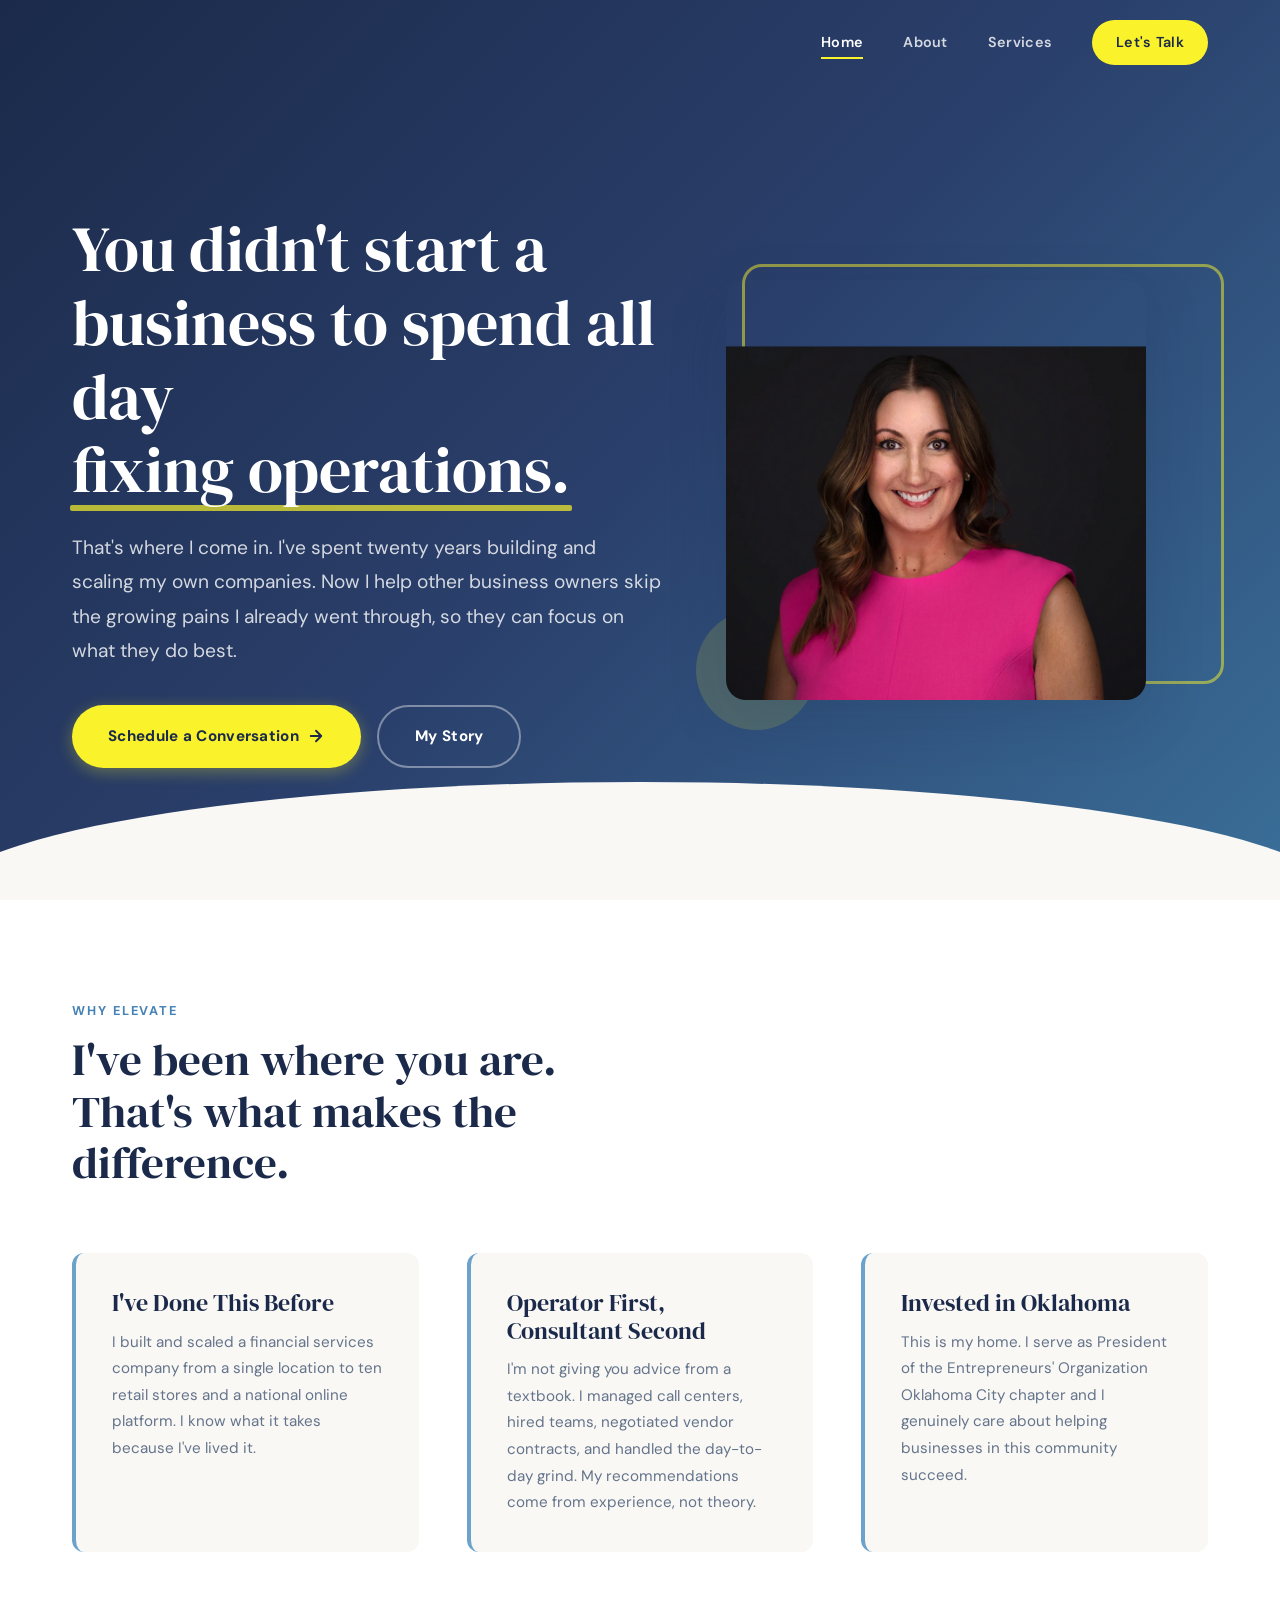
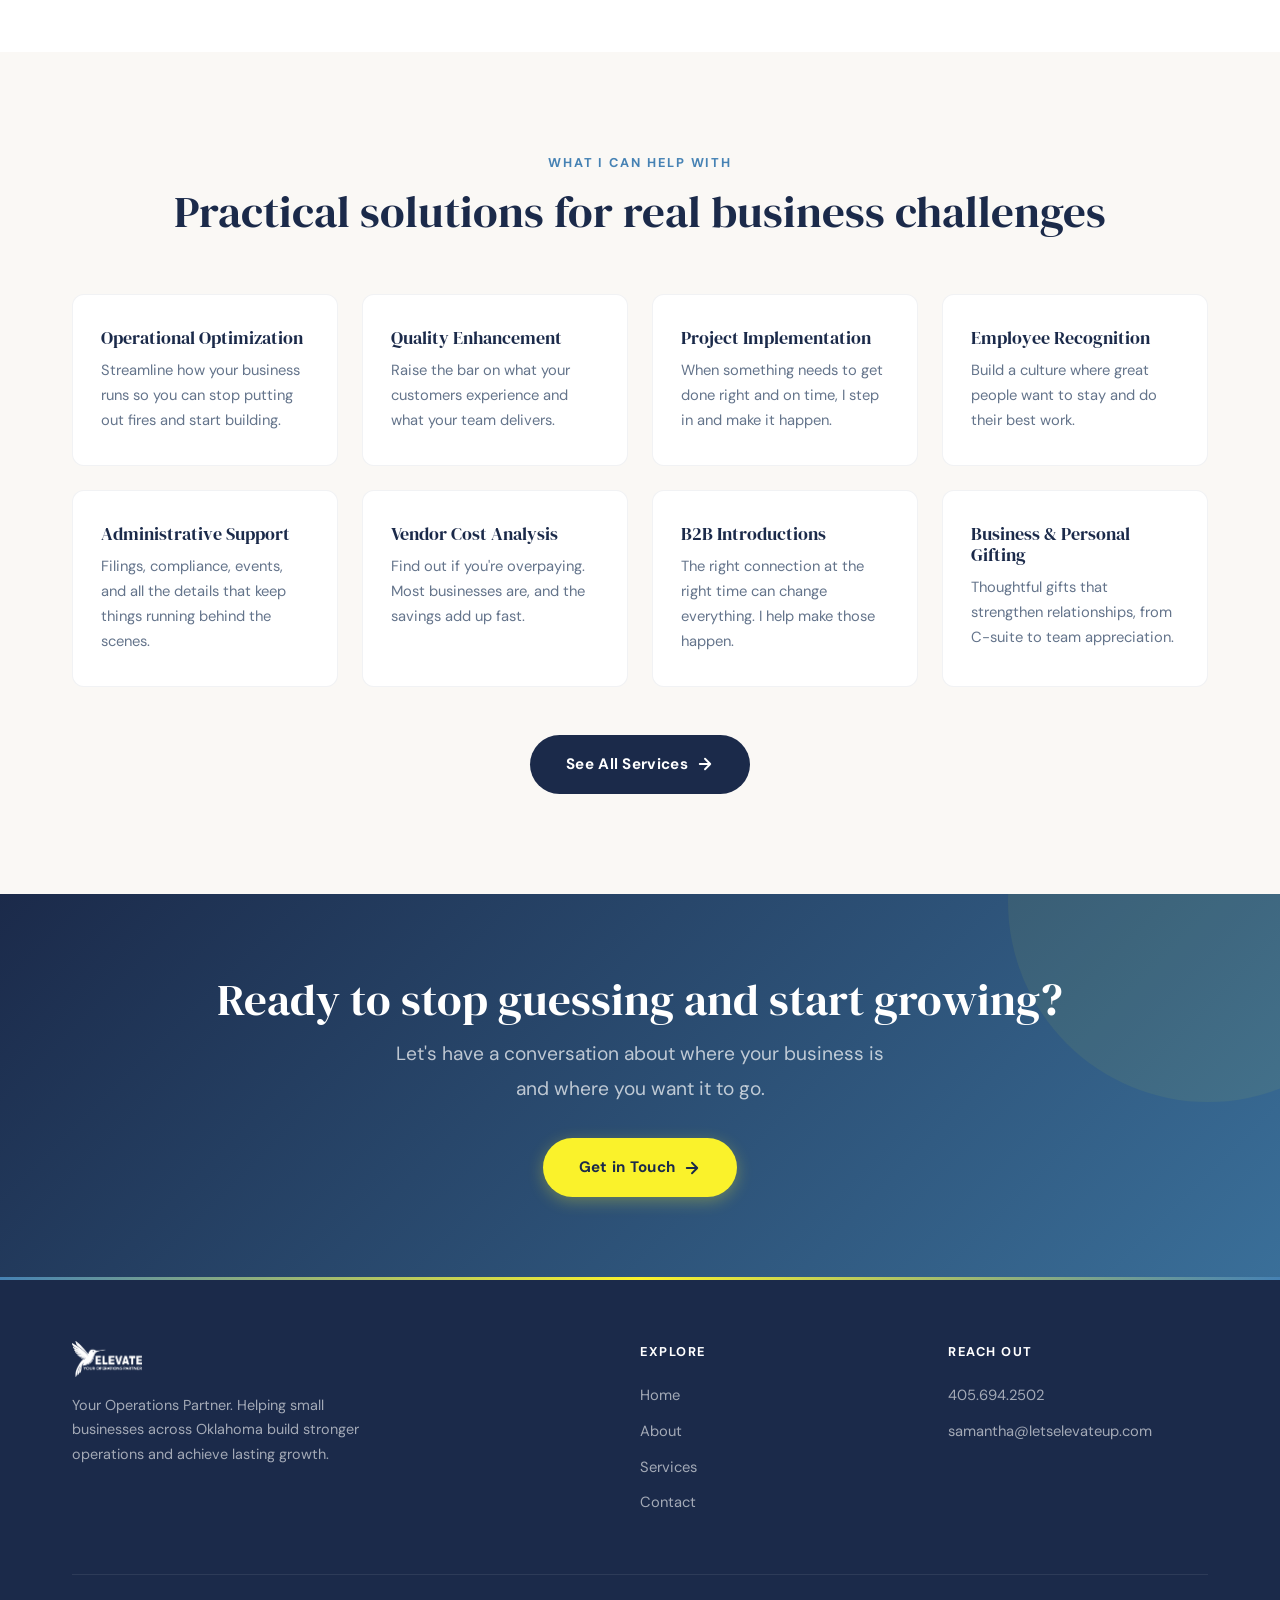
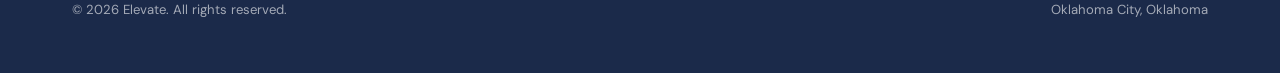
==== commit 49961b31: "polish: remove AI-ish elements, add logo variants, improve design - Remove background from logo, cre" ====
--- a/index.html
+++ b/index.html
@@ -18,7 +18,8 @@
   <nav class="nav">
     <div class="container nav__inner">
       <a href="index.html" class="nav__logo">
-        <img src="assets/logo-full.jpg" alt="Elevate - Your Operations Partner">
+        <img src="assets/logo-white.png" alt="Elevate - Your Operations Partner" class="logo-white">
+        <img src="assets/logo.png" alt="Elevate - Your Operations Partner" class="logo-color">
       </a>
       <button class="nav__toggle" aria-label="Toggle navigation">
         <span></span>
@@ -54,30 +55,6 @@
     </div>
   </section>
 
-  <!-- Stats -->
-  <section class="stats">
-    <div class="container">
-      <div class="stats__inner reveal">
-        <div class="stat">
-          <div class="stat__number" data-count="20" data-suffix="+">0</div>
-          <div class="stat__label">Years of Experience</div>
-        </div>
-        <div class="stat">
-          <div class="stat__number" data-count="10" data-suffix="">0</div>
-          <div class="stat__label">Locations Scaled</div>
-        </div>
-        <div class="stat">
-          <div class="stat__number" data-count="1" data-suffix="">0</div>
-          <div class="stat__label">Successful Exit</div>
-        </div>
-        <div class="stat">
-          <div class="stat__number" data-count="20" data-suffix="K+" data-prefix="">0</div>
-          <div class="stat__label">EO Network Members</div>
-        </div>
-      </div>
-    </div>
-  </section>
-
   <!-- Why Elevate -->
   <section class="section why">
     <div class="container">
@@ -88,19 +65,19 @@
       <div class="why__grid stagger">
 
         <div class="why-card reveal">
-          <div class="why-card__number">01</div>
+
           <h3>I've Done This Before</h3>
           <p>I built and scaled a financial services company from a single location to ten retail stores and a national online platform. I know what it takes because I've lived it.</p>
         </div>
 
         <div class="why-card reveal">
-          <div class="why-card__number">02</div>
+
           <h3>Operator First, Consultant Second</h3>
           <p>I'm not giving you advice from a textbook. I managed call centers, hired teams, negotiated vendor contracts, and handled the day-to-day grind. My recommendations come from experience, not theory.</p>
         </div>
 
         <div class="why-card reveal">
-          <div class="why-card__number">03</div>
+
           <h3>Invested in Oklahoma</h3>
           <p>This is my home. I serve as President of the Entrepreneurs' Organization Oklahoma City chapter and I genuinely care about helping businesses in this community succeed.</p>
         </div>
@@ -118,67 +95,35 @@
       </div>
       <div class="services-grid stagger">
 
-        <div class="service-card reveal">
-          <div class="service-card__icon">
-            <svg viewBox="0 0 24 24" xmlns="http://www.w3.org/2000/svg"><path d="M19.14 12.94a7.07 7.07 0 0 0 0-1.88l2.03-1.58a.49.49 0 0 0 .12-.61l-1.92-3.32a.49.49 0 0 0-.59-.22l-2.39.96a7.04 7.04 0 0 0-1.62-.94l-.36-2.54a.48.48 0 0 0-.48-.41h-3.84a.48.48 0 0 0-.48.41l-.36 2.54c-.59.24-1.13.57-1.62.94l-2.39-.96a.49.49 0 0 0-.59.22L2.74 8.87a.48.48 0 0 0 .12.61l2.03 1.58a7.07 7.07 0 0 0 0 1.88l-2.03 1.58a.49.49 0 0 0-.12.61l1.92 3.32c.12.22.37.29.59.22l2.39-.96c.5.37 1.03.7 1.62.94l.36 2.54c.05.24.26.41.48.41h3.84c.24 0 .44-.17.48-.41l.36-2.54c.59-.24 1.13-.57 1.62-.94l2.39.96c.22.08.47 0 .59-.22l1.92-3.32a.49.49 0 0 0-.12-.61l-2.03-1.58zM12 15.6A3.6 3.6 0 1 1 12 8.4a3.6 3.6 0 0 1 0 7.2z"/></svg>
-          </div>
-          <h3>Operational Optimization</h3>
+        <div class="service-card reveal">          <h3>Operational Optimization</h3>
           <p>Streamline how your business runs so you can stop putting out fires and start building.</p>
         </div>
 
-        <div class="service-card reveal">
-          <div class="service-card__icon">
-            <svg viewBox="0 0 24 24" xmlns="http://www.w3.org/2000/svg"><path d="M12 17.27L18.18 21l-1.64-7.03L22 9.24l-7.19-.61L12 2 9.19 8.63 2 9.24l5.46 4.73L5.82 21z"/></svg>
-          </div>
-          <h3>Quality Enhancement</h3>
+        <div class="service-card reveal">          <h3>Quality Enhancement</h3>
           <p>Raise the bar on what your customers experience and what your team delivers.</p>
         </div>
 
-        <div class="service-card reveal">
-          <div class="service-card__icon">
-            <svg viewBox="0 0 24 24" xmlns="http://www.w3.org/2000/svg"><path d="M19 3H5a2 2 0 0 0-2 2v14a2 2 0 0 0 2 2h14a2 2 0 0 0 2-2V5a2 2 0 0 0-2-2zm-7 14l-5-5 1.41-1.41L12 14.17l7.59-7.59L21 8l-9 9z"/></svg>
-          </div>
-          <h3>Project Implementation</h3>
+        <div class="service-card reveal">          <h3>Project Implementation</h3>
           <p>When something needs to get done right and on time, I step in and make it happen.</p>
         </div>
 
-        <div class="service-card reveal">
-          <div class="service-card__icon">
-            <svg viewBox="0 0 24 24" xmlns="http://www.w3.org/2000/svg"><path d="M19 5h-2V3H7v2H5a2 2 0 0 0-2 2v1a5 5 0 0 0 4.39 4.96A5 5 0 0 0 11 15.9V18H9v2h6v-2h-2v-2.1a5 5 0 0 0 3.61-2.94A5 5 0 0 0 21 8V7a2 2 0 0 0-2-2zM5 8V7h2v3.82A3 3 0 0 1 5 8zm14 0a3 3 0 0 1-2 2.82V7h2v1z"/></svg>
-          </div>
-          <h3>Employee Recognition</h3>
+        <div class="service-card reveal">          <h3>Employee Recognition</h3>
           <p>Build a culture where great people want to stay and do their best work.</p>
         </div>
 
-        <div class="service-card reveal">
-          <div class="service-card__icon">
-            <svg viewBox="0 0 24 24" xmlns="http://www.w3.org/2000/svg"><path d="M20 6h-8l-2-2H4a2 2 0 0 0-2 2v12a2 2 0 0 0 2 2h16a2 2 0 0 0 2-2V8a2 2 0 0 0-2-2zm0 12H4V8h16v10z"/></svg>
-          </div>
-          <h3>Administrative Support</h3>
+        <div class="service-card reveal">          <h3>Administrative Support</h3>
           <p>Filings, compliance, events, and all the details that keep things running behind the scenes.</p>
         </div>
 
-        <div class="service-card reveal">
-          <div class="service-card__icon">
-            <svg viewBox="0 0 24 24" xmlns="http://www.w3.org/2000/svg"><path d="M11.8 10.9c-2.27-.59-3-1.2-3-2.15 0-1.09 1.01-1.85 2.7-1.85 1.78 0 2.44.85 2.5 2.1h2.21c-.07-1.72-1.12-3.3-3.21-3.81V3h-3v2.16c-1.94.42-3.5 1.68-3.5 3.61 0 2.31 1.91 3.46 4.7 4.13 2.5.6 3 1.48 3 2.41 0 .69-.49 1.79-2.7 1.79-2.06 0-2.87-.92-2.98-2.1h-2.2c.12 2.19 1.76 3.42 3.68 3.83V21h3v-2.15c1.95-.37 3.5-1.5 3.5-3.55 0-2.84-2.43-3.81-4.7-4.4z"/></svg>
-          </div>
-          <h3>Vendor Cost Analysis</h3>
+        <div class="service-card reveal">          <h3>Vendor Cost Analysis</h3>
           <p>Find out if you're overpaying. Most businesses are, and the savings add up fast.</p>
         </div>
 
-        <div class="service-card reveal">
-          <div class="service-card__icon">
-            <svg viewBox="0 0 24 24" xmlns="http://www.w3.org/2000/svg"><path d="M16 11c1.66 0 2.99-1.34 2.99-3S17.66 5 16 5s-3 1.34-3 3 1.34 3 3 3zm-8 0c1.66 0 2.99-1.34 2.99-3S9.66 5 8 5 5 6.34 5 8s1.34 3 3 3zm0 2c-2.33 0-7 1.17-7 3.5V19h14v-2.5c0-2.33-4.67-3.5-7-3.5zm8 0c-.29 0-.62.02-.97.05 1.16.84 1.97 1.97 1.97 3.45V19h6v-2.5c0-2.33-4.67-3.5-7-3.5z"/></svg>
-          </div>
-          <h3>B2B Introductions</h3>
+        <div class="service-card reveal">          <h3>B2B Introductions</h3>
           <p>The right connection at the right time can change everything. I help make those happen.</p>
         </div>
 
-        <div class="service-card reveal">
-          <div class="service-card__icon">
-            <svg viewBox="0 0 24 24" xmlns="http://www.w3.org/2000/svg"><path d="M20 6h-2.18c.11-.31.18-.65.18-1a3 3 0 0 0-3-3c-1.05 0-1.95.54-2.47 1.35L12 4l-.53-.65A2.98 2.98 0 0 0 9 2a3 3 0 0 0-3 3c0 .35.07.69.18 1H4a2 2 0 0 0-2 2v3h20V8a2 2 0 0 0-2-2zm-5-2a1 1 0 1 1 0 2h-2l1.35-1.68c.2-.26.51-.32.65-.32zM9 4a1 1 0 1 1 0 2H7a1 1 0 0 1 0-2h2zM2 19a2 2 0 0 0 2 2h16a2 2 0 0 0 2-2v-6H2v6z"/></svg>
-          </div>
-          <h3>Business &amp; Personal Gifting</h3>
+        <div class="service-card reveal">          <h3>Business &amp; Personal Gifting</h3>
           <p>Thoughtful gifts that strengthen relationships, from C-suite to team appreciation.</p>
         </div>
 
@@ -209,7 +154,7 @@
     <div class="container">
       <div class="footer__inner">
         <div class="footer__brand">
-          <img src="assets/logo-full.jpg" alt="Elevate">
+          <img src="assets/logo-white.png" alt="Elevate">
           <p>Your Operations Partner. Helping small businesses across Oklahoma build stronger operations and achieve lasting growth.</p>
         </div>
         <div class="footer__links">
--- a/css/styles.css
+++ b/css/styles.css
@@ -69,8 +69,22 @@
 p { margin-bottom: 1.2rem; }
 
 .highlight {
-  background: linear-gradient(transparent 60%, var(--yellow-soft) 60%);
-  padding: 0 4px;
+  position: relative;
+  display: inline;
+  white-space: nowrap;
+}
+
+.highlight::after {
+  content: '';
+  position: absolute;
+  bottom: 2px;
+  left: -2px;
+  right: -2px;
+  height: 6px;
+  background: var(--yellow);
+  z-index: -1;
+  border-radius: 2px;
+  opacity: 0.7;
 }
 
 .eyebrow {
@@ -193,15 +207,24 @@
   display: flex;
   align-items: center;
   z-index: 1001;
+  position: relative;
 }
 
 .nav__logo img {
   height: 44px;
   width: auto;
-  transition: height 0.3s var(--ease-out);
-}
+  transition: all 0.4s var(--ease-out);
+  position: absolute;
+}
+
+.nav__logo .logo-white { opacity: 1; }
+.nav__logo .logo-color { opacity: 0; }
 
 .nav.scrolled .nav__logo img { height: 36px; }
+.nav.scrolled .nav__logo .logo-white { opacity: 0; }
+.nav.scrolled .nav__logo .logo-color { opacity: 1; }
+
+/* On inner pages with page-header, nav starts transparent too */
 
 .nav__links {
   display: flex;
@@ -384,42 +407,7 @@
   z-index: 0;
 }
 
-/* ── Stats Bar ──────────────────────────── */
-.stats {
-  padding: 60px 0;
-  position: relative;
-  z-index: 2;
-}
-
-.stats__inner {
-  display: flex;
-  justify-content: center;
-  gap: 80px;
-}
-
-.stat {
-  text-align: center;
-}
-
-.stat__number {
-  font-family: 'DM Serif Display', serif;
-  font-size: 3rem;
-  color: var(--navy);
-  line-height: 1;
-  margin-bottom: 4px;
-}
-
-.stat__number span {
-  color: var(--blue);
-}
-
-.stat__label {
-  font-size: 0.85rem;
-  font-weight: 600;
-  color: var(--text-light);
-  letter-spacing: 0.05em;
-  text-transform: uppercase;
-}
+/* ── (Stats bar removed) ────────────────── */
 
 /* ── Why Section ────────────────────────── */
 .why { background: var(--white); }
@@ -436,30 +424,21 @@
 }
 
 .why-card {
-  padding: 40px 32px;
-  border-radius: var(--radius-lg);
+  padding: 36px 32px;
+  padding-left: 36px;
+  border-radius: var(--radius);
   background: var(--cream);
-  border: 1px solid transparent;
-  transition: all 0.4s var(--ease-out);
+  border-left: 4px solid var(--blue-soft);
+  transition: all 0.5s var(--ease-out);
   position: relative;
 }
 
 .why-card:hover {
-  border-color: var(--yellow);
-  transform: translateY(-4px);
+  border-left-color: var(--yellow);
+  transform: translateX(6px);
   box-shadow: var(--shadow-md);
-}
-
-.why-card__number {
-  font-family: 'DM Serif Display', serif;
-  font-size: 4rem;
-  color: var(--cream-dark);
-  line-height: 1;
-  margin-bottom: 16px;
-  transition: color 0.4s;
-}
-
-.why-card:hover .why-card__number { color: var(--yellow); }
+  background: var(--white);
+}
 
 .why-card h3 { margin-bottom: 12px; }
 
@@ -477,48 +456,39 @@
 }
 
 .service-card {
-  padding: 36px 32px;
+  padding: 32px 28px;
   border-radius: var(--radius);
   background: var(--white);
   border: 1px solid rgba(27,42,74,0.06);
-  transition: all 0.4s var(--ease-out);
-  display: flex;
-  gap: 20px;
-  align-items: flex-start;
+  transition: all 0.5s var(--ease-out);
   cursor: default;
-}
+  position: relative;
+  overflow: hidden;
+}
+
+.service-card::before {
+  content: '';
+  position: absolute;
+  top: 0;
+  left: 0;
+  width: 0;
+  height: 3px;
+  background: linear-gradient(90deg, var(--blue), var(--yellow));
+  transition: width 0.5s var(--ease-out);
+}
+
+.service-card:hover::before { width: 100%; }
 
 .service-card:hover {
-  transform: translateY(-3px);
+  transform: translateY(-4px);
   box-shadow: var(--shadow-lg);
-  border-color: var(--yellow);
-}
-
-.service-card__icon {
-  width: 48px;
-  height: 48px;
-  min-width: 48px;
-  background: linear-gradient(135deg, var(--blue), var(--blue-deep));
-  border-radius: 12px;
-  display: flex;
-  align-items: center;
-  justify-content: center;
-  transition: transform 0.4s var(--ease-spring);
-}
-
-.service-card:hover .service-card__icon { transform: rotate(-6deg) scale(1.05); }
-
-.service-card__icon svg {
-  width: 22px;
-  height: 22px;
-  fill: var(--white);
 }
 
 .service-card h3 {
-  font-family: 'DM Sans', sans-serif;
-  font-weight: 700;
-  font-size: 1.1rem;
-  margin-bottom: 8px;
+  font-family: 'DM Serif Display', Georgia, serif;
+  font-weight: 400;
+  font-size: 1.15rem;
+  margin-bottom: 10px;
   color: var(--navy);
 }
 
@@ -526,19 +496,12 @@
   font-size: 0.92rem;
   color: var(--text-light);
   margin-bottom: 0;
-  line-height: 1.65;
+  line-height: 1.7;
 }
 
 /* Home services — compact overview */
 .services-overview .services-grid {
   grid-template-columns: repeat(4, 1fr);
-}
-
-.services-overview .service-card {
-  flex-direction: column;
-  text-align: center;
-  align-items: center;
-  padding: 32px 24px;
 }
 
 /* ── Steps / How It Works ───────────────── */
@@ -707,38 +670,22 @@
   text-align: center;
   padding: 40px 28px;
   background: var(--white);
-  border-radius: var(--radius-lg);
+  border-radius: var(--radius);
   border: 1px solid rgba(27,42,74,0.06);
-  transition: all 0.4s var(--ease-out);
+  border-top: 3px solid var(--blue);
+  transition: all 0.5s var(--ease-out);
 }
 
 .credential-card:hover {
   transform: translateY(-4px);
   box-shadow: var(--shadow-md);
-  border-color: var(--yellow);
-}
-
-.credential-card__icon {
-  width: 56px;
-  height: 56px;
-  margin: 0 auto 16px;
-  background: linear-gradient(135deg, var(--blue), var(--blue-deep));
-  border-radius: 14px;
-  display: flex;
-  align-items: center;
-  justify-content: center;
-}
-
-.credential-card__icon svg {
-  width: 24px;
-  height: 24px;
-  fill: var(--white);
+  border-top-color: var(--yellow);
 }
 
 .credential-card h3 {
-  font-family: 'DM Sans', sans-serif;
-  font-weight: 700;
-  font-size: 1.05rem;
+  font-family: 'DM Serif Display', Georgia, serif;
+  font-weight: 400;
+  font-size: 1.15rem;
   margin-bottom: 8px;
 }
 
@@ -992,6 +939,27 @@
   to { opacity: 1; transform: scale(1); }
 }
 
+@keyframes gradientShift {
+  0% { background-position: 0% 50%; }
+  50% { background-position: 100% 50%; }
+  100% { background-position: 0% 50%; }
+}
+
+@keyframes floatGentle {
+  0%, 100% { transform: translateY(0); }
+  50% { transform: translateY(-8px); }
+}
+
+.hero::before {
+  animation: gradientShift 15s ease infinite;
+  background-size: 200% 200%;
+}
+
+.hero__image img {
+  animation: floatGentle 6s ease-in-out infinite;
+  animation-delay: 1s;
+}
+
 /* ── Responsive ─────────────────────────── */
 
 /* Tablet */
@@ -1009,7 +977,7 @@
 
   .why__grid { grid-template-columns: 1fr 1fr; }
   .services-overview .services-grid { grid-template-columns: repeat(2, 1fr); }
-  .services-grid { grid-template-columns: 1fr; }
+  .services-grid { grid-template-columns: 1fr 1fr; }
 
   .about-bio { grid-template-columns: 1fr; text-align: center; }
   .about-bio__image img { max-width: 360px; margin: 0 auto; }
